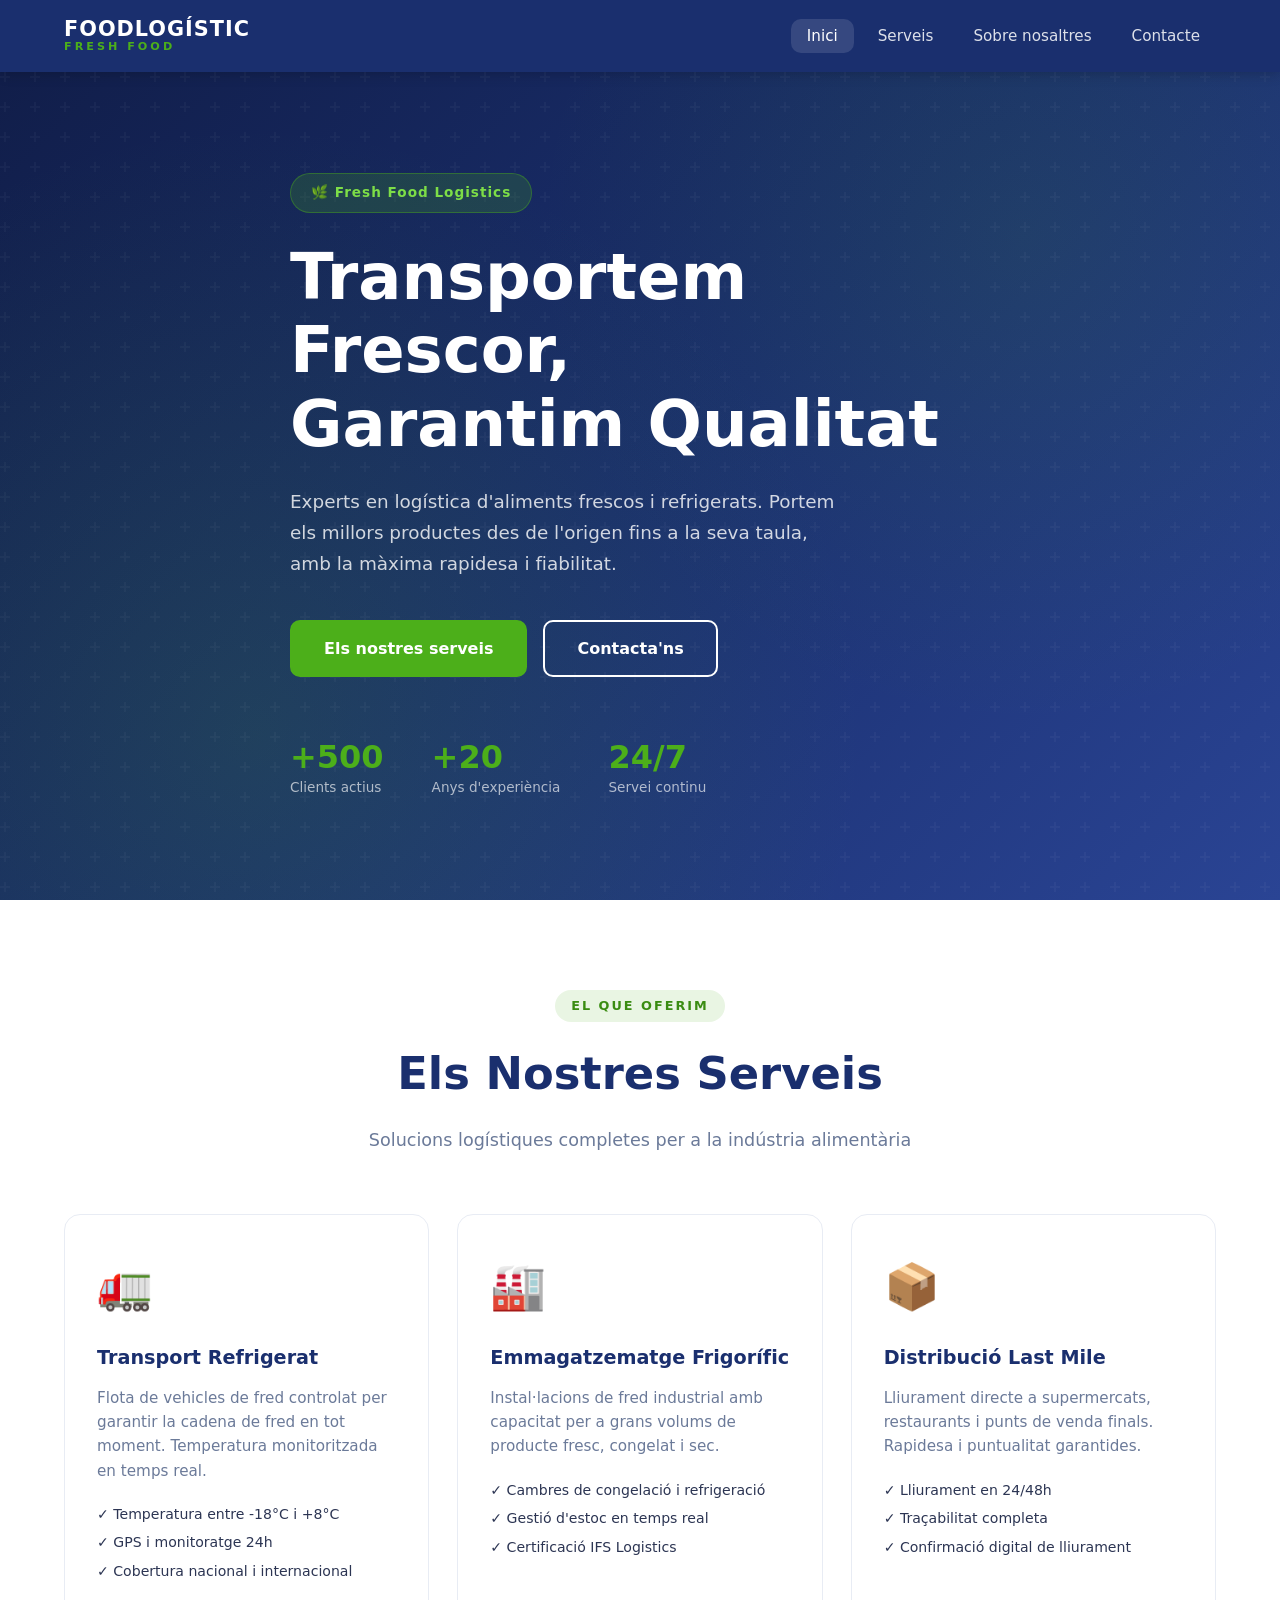
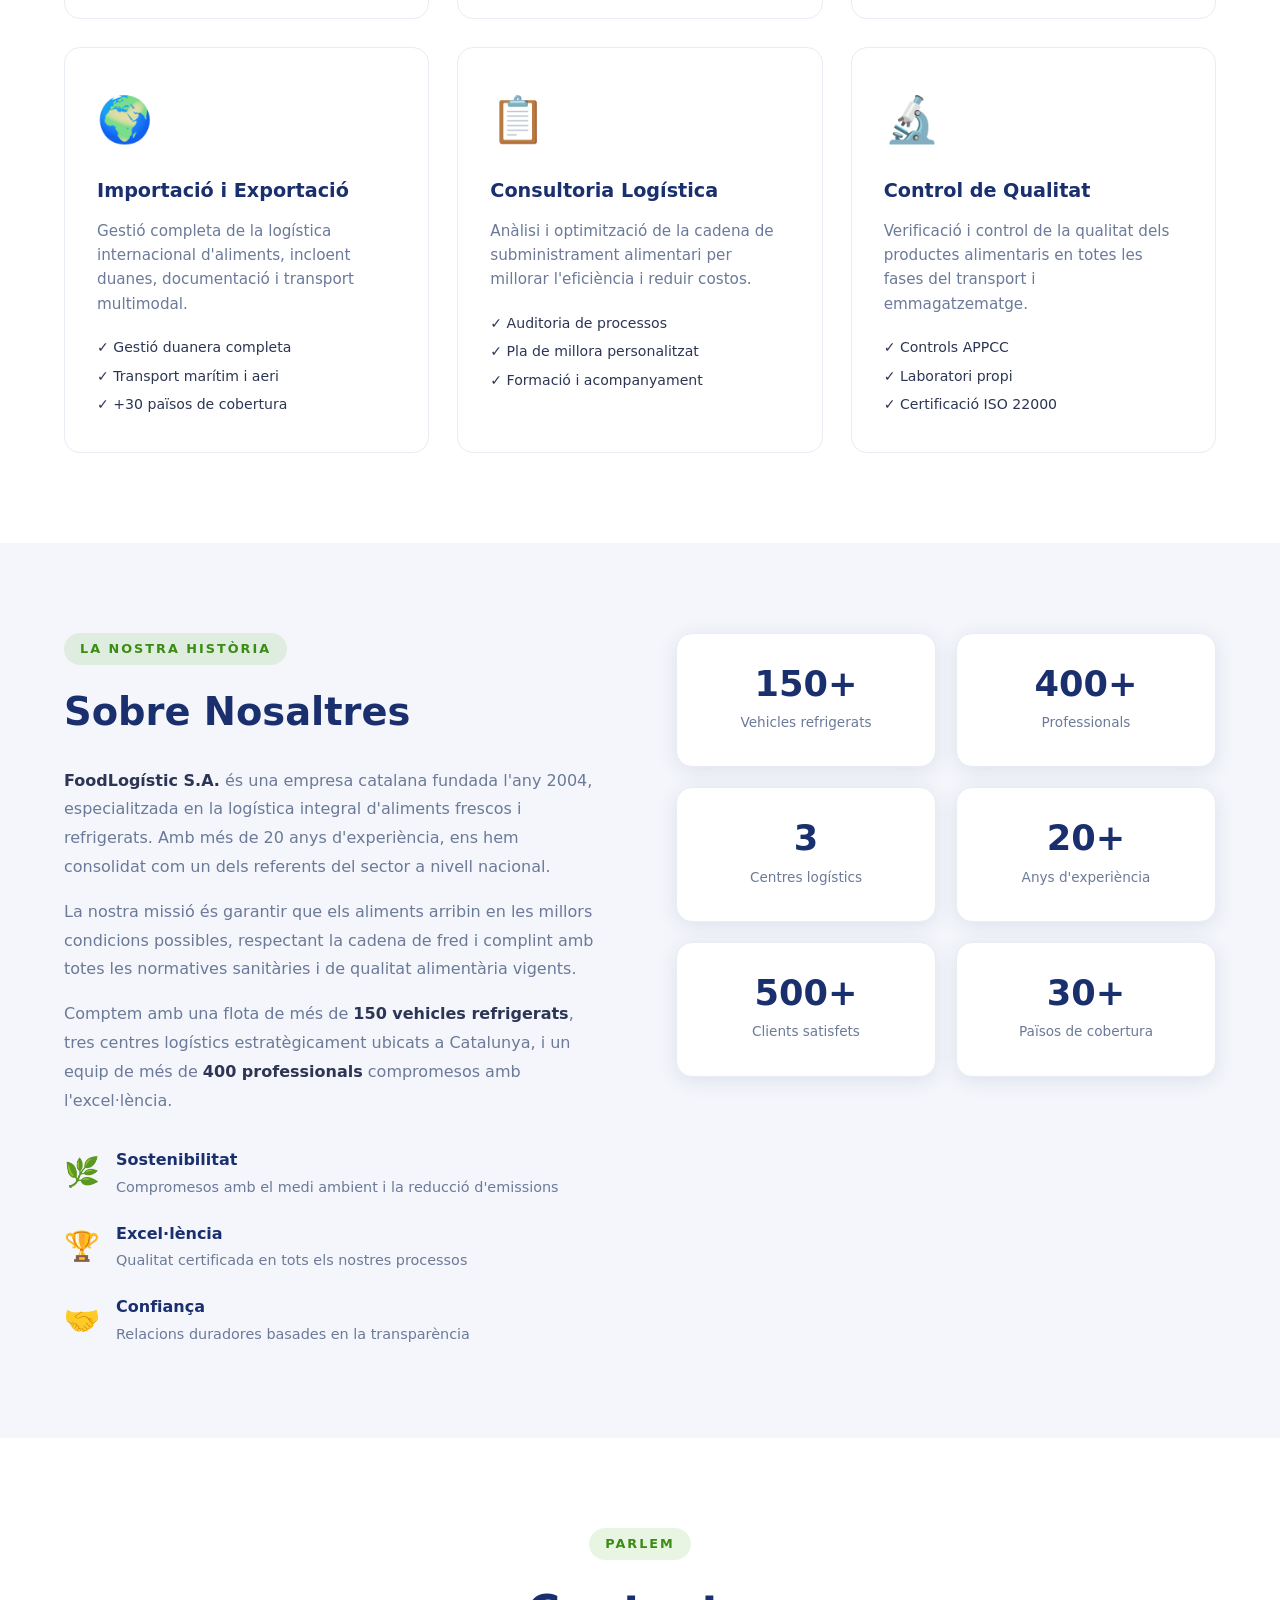
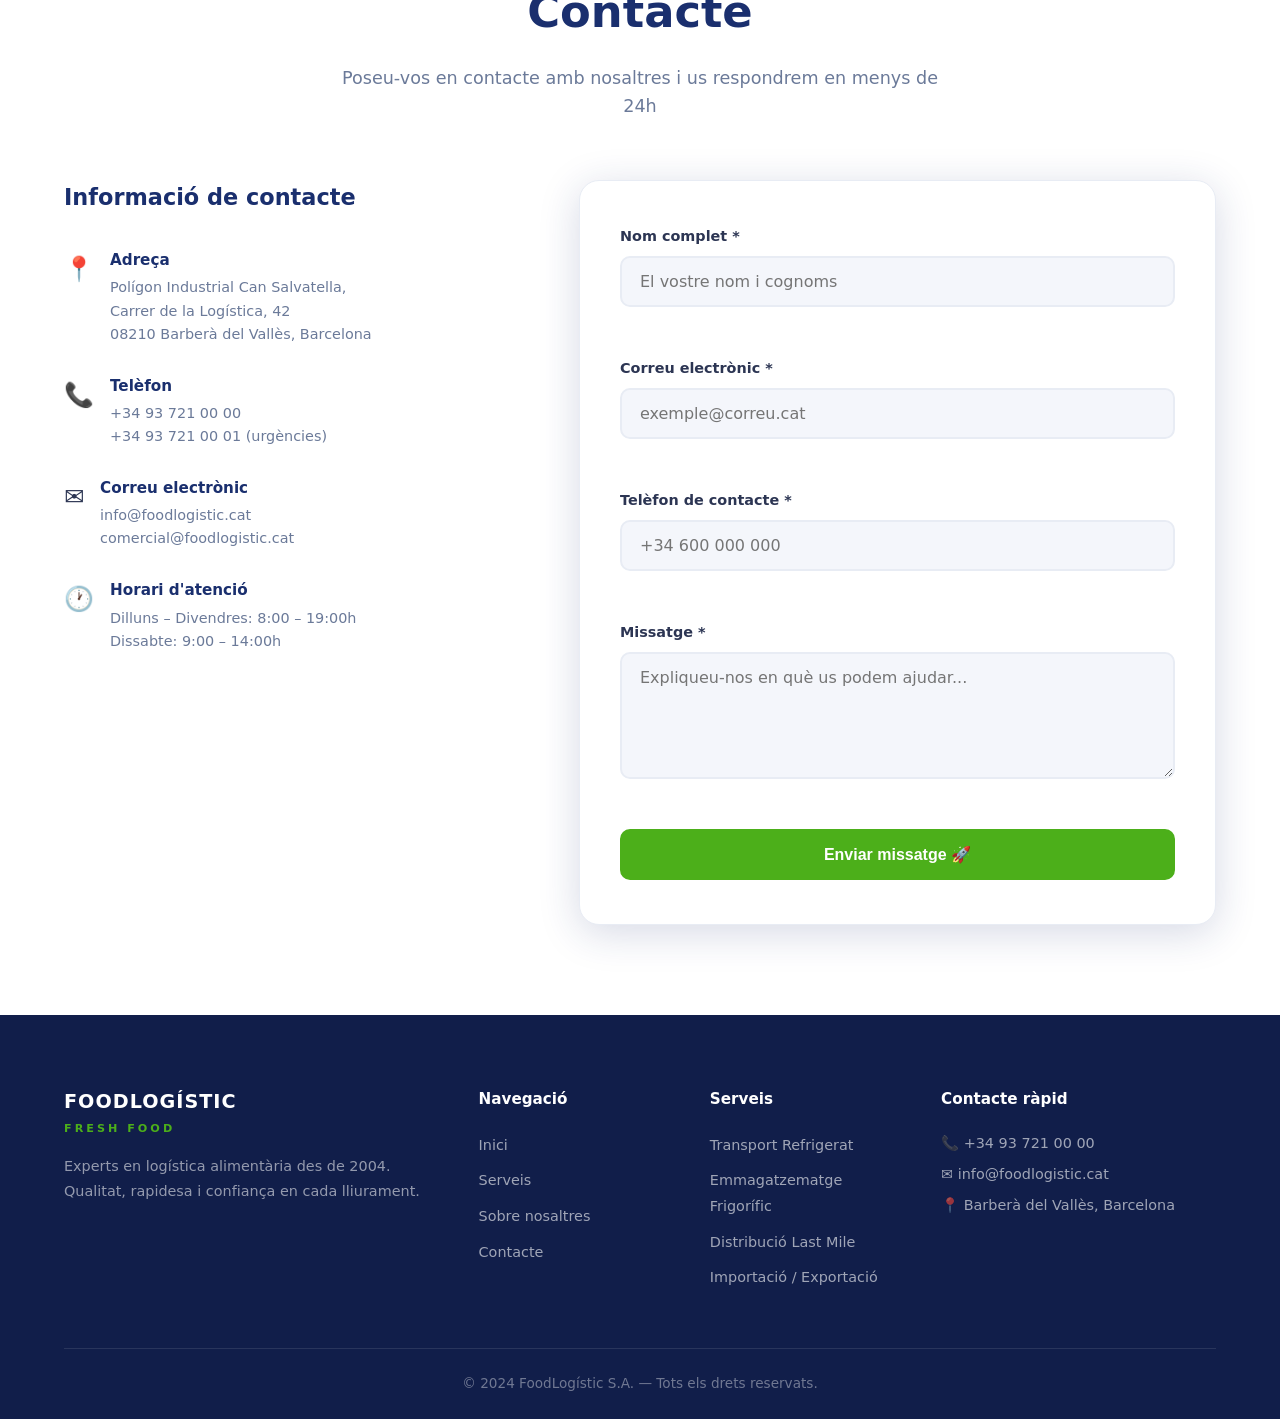
==== docs/index.html @ 3118f5a7 "Update index.html" ====
<!DOCTYPE html>
<html lang="ca">
<head>
  <meta charset="UTF-8" />
  <meta name="viewport" content="width=device-width, initial-scale=1.0" />
  <title>FoodLogístic — Fresh Food</title>
  <link rel="stylesheet" href="styles.css" />
  <script src="script.js" defer></script>
</head>

<body>

<!-- Default Statcounter code for FoodLogístic S.A.
https://santimr2025.github.io/web_corporativa/ -->
<script type="text/javascript">
var sc_project=13221979; 
var sc_invisible=1; 
var sc_security="6bb6adfd"; 
</script>
<script type="text/javascript"
src="https://www.statcounter.com/counter/counter.js"
async></script>
<noscript><div class="statcounter"><a title="Web Analytics"
href="https://statcounter.com/" target="_blank"><img
class="statcounter"
src="https://c.statcounter.com/13221979/0/6bb6adfd/1/"
alt="Web Analytics"
referrerPolicy="no-referrer-when-downgrade"></a></div></noscript>
<!-- End of Statcounter Code -->
  
  <!-- ================================================
       NAVBAR
  ================================================ -->
  <header class="navbar" id="navbar">
    <div class="nav-container">

      <!-- Logo text corporatiu -->
      <a href="#inici" class="nav-logo">
        <span class="logo-main">FOODLOGÍSTIC</span>
        <span class="logo-sub">FRESH FOOD</span>
      </a>

      <!-- Botó hamburguesa per a mòbil -->
      <button class="nav-toggle" id="navToggle" aria-label="Obrir menú">
        <span></span>
        <span></span>
        <span></span>
      </button>

      <!-- Menú de navegació -->
      <nav>
        <ul class="nav-menu" id="navMenu">
          <li><a href="#inici"         class="nav-link">Inici</a></li>
          <li><a href="#serveis"       class="nav-link">Serveis</a></li>
          <li><a href="#sobre"         class="nav-link">Sobre nosaltres</a></li>
          <li><a href="#contacte"      class="nav-link">Contacte</a></li>
        </ul>
      </nav>

    </div>
  </header>

  <!-- ================================================
       SECCIÓ: INICI
  ================================================ -->
  <section class="hero" id="inici">
    <div class="hero-overlay"></div>
    <div class="hero-content">
      <span class="hero-badge">🌿 Fresh Food Logistics</span>
      <h1>Transportem Frescor,<br/>Garantim Qualitat</h1>
      <p>
        Experts en logística d'aliments frescos i refrigerats.
        Portem els millors productes des de l'origen fins a la seva taula,
        amb la màxima rapidesa i fiabilitat.
      </p>
      <div class="hero-buttons">
        <a href="#serveis" class="btn btn-primary">Els nostres serveis</a>
        <a href="#contacte" class="btn btn-outline">Contacta'ns</a>
      </div>
      <div class="hero-stats">
        <div class="stat">
          <strong>+500</strong>
          <span>Clients actius</span>
        </div>
        <div class="stat">
          <strong>+20</strong>
          <span>Anys d'experiència</span>
        </div>
        <div class="stat">
          <strong>24/7</strong>
          <span>Servei continu</span>
        </div>
      </div>
    </div>
  </section>

  <!-- ================================================
       SECCIÓ: SERVEIS
  ================================================ -->
  <section class="section" id="serveis">
    <div class="container">
      <div class="section-header">
        <span class="section-badge">El que oferim</span>
        <h2>Els Nostres Serveis</h2>
        <p>Solucions logístiques completes per a la indústria alimentària</p>
      </div>

      <div class="services-grid">

        <!-- Servei 1 -->
        <div class="service-card">
          <div class="service-icon">🚛</div>
          <h3>Transport Refrigerat</h3>
          <p>
            Flota de vehicles de fred controlat per garantir la cadena de
            fred en tot moment. Temperatura monitoritzada en temps real.
          </p>
          <ul class="service-features">
            <li>✓ Temperatura entre -18°C i +8°C</li>
            <li>✓ GPS i monitoratge 24h</li>
            <li>✓ Cobertura nacional i internacional</li>
          </ul>
        </div>

        <!-- Servei 2 -->
        <div class="service-card">
          <div class="service-icon">🏭</div>
          <h3>Emmagatzematge Frigorífic</h3>
          <p>
            Instal·lacions de fred industrial amb capacitat per a grans
            volums de producte fresc, congelat i sec.
          </p>
          <ul class="service-features">
            <li>✓ Cambres de congelació i refrigeració</li>
            <li>✓ Gestió d'estoc en temps real</li>
            <li>✓ Certificació IFS Logistics</li>
          </ul>
        </div>

        <!-- Servei 3 -->
        <div class="service-card">
          <div class="service-icon">📦</div>
          <h3>Distribució Last Mile</h3>
          <p>
            Lliurament directe a supermercats, restaurants i punts de
            venda finals. Rapidesa i puntualitat garantides.
          </p>
          <ul class="service-features">
            <li>✓ Lliurament en 24/48h</li>
            <li>✓ Traçabilitat completa</li>
            <li>✓ Confirmació digital de lliurament</li>
          </ul>
        </div>

        <!-- Servei 4 -->
        <div class="service-card">
          <div class="service-icon">🌍</div>
          <h3>Importació i Exportació</h3>
          <p>
            Gestió completa de la logística internacional d'aliments,
            incloent duanes, documentació i transport multimodal.
          </p>
          <ul class="service-features">
            <li>✓ Gestió duanera completa</li>
            <li>✓ Transport marítim i aeri</li>
            <li>✓ +30 països de cobertura</li>
          </ul>
        </div>

        <!-- Servei 5 -->
        <div class="service-card">
          <div class="service-icon">📋</div>
          <h3>Consultoria Logística</h3>
          <p>
            Anàlisi i optimització de la cadena de subministrament
            alimentari per millorar l'eficiència i reduir costos.
          </p>
          <ul class="service-features">
            <li>✓ Auditoria de processos</li>
            <li>✓ Pla de millora personalitzat</li>
            <li>✓ Formació i acompanyament</li>
          </ul>
        </div>

        <!-- Servei 6 -->
        <div class="service-card">
          <div class="service-icon">🔬</div>
          <h3>Control de Qualitat</h3>
          <p>
            Verificació i control de la qualitat dels productes alimentaris
            en totes les fases del transport i emmagatzematge.
          </p>
          <ul class="service-features">
            <li>✓ Controls APPCC</li>
            <li>✓ Laboratori propi</li>
            <li>✓ Certificació ISO 22000</li>
          </ul>
        </div>

      </div>
    </div>
  </section>

  <!-- ================================================
       SECCIÓ: SOBRE NOSALTRES
  ================================================ -->
  <section class="section section-alt" id="sobre">
    <div class="container">
      <div class="about-grid">

        <!-- Text -->
        <div class="about-text">
          <span class="section-badge">La nostra història</span>
          <h2>Sobre Nosaltres</h2>
          <p>
            <strong>FoodLogístic S.A.</strong> és una empresa catalana fundada l'any 2004,
            especialitzada en la logística integral d'aliments frescos i refrigerats.
            Amb més de 20 anys d'experiència, ens hem consolidat com un dels referents
            del sector a nivell nacional.
          </p>
          <p>
            La nostra missió és garantir que els aliments arribin en les millors
            condicions possibles, respectant la cadena de fred i complint amb totes
            les normatives sanitàries i de qualitat alimentària vigents.
          </p>
          <p>
            Comptem amb una flota de més de <strong>150 vehicles refrigerats</strong>,
            tres centres logístics estratègicament ubicats a Catalunya, i un equip
            de més de <strong>400 professionals</strong> compromesos amb l'excel·lència.
          </p>
          <div class="about-values">
            <div class="value-item">
              <span class="value-icon">🌿</span>
              <div>
                <strong>Sostenibilitat</strong>
                <p>Compromesos amb el medi ambient i la reducció d'emissions</p>
              </div>
            </div>
            <div class="value-item">
              <span class="value-icon">🏆</span>
              <div>
                <strong>Excel·lència</strong>
                <p>Qualitat certificada en tots els nostres processos</p>
              </div>
            </div>
            <div class="value-item">
              <span class="value-icon">🤝</span>
              <div>
                <strong>Confiança</strong>
                <p>Relacions duradores basades en la transparència</p>
              </div>
            </div>
          </div>
        </div>

        <!-- Estadístiques / Xifres clau -->
        <div class="about-stats">
          <div class="stats-grid">
            <div class="stats-card">
              <strong>150+</strong>
              <span>Vehicles refrigerats</span>
            </div>
            <div class="stats-card">
              <strong>400+</strong>
              <span>Professionals</span>
            </div>
            <div class="stats-card">
              <strong>3</strong>
              <span>Centres logístics</span>
            </div>
            <div class="stats-card">
              <strong>20+</strong>
              <span>Anys d'experiència</span>
            </div>
            <div class="stats-card">
              <strong>500+</strong>
              <span>Clients satisfets</span>
            </div>
            <div class="stats-card">
              <strong>30+</strong>
              <span>Països de cobertura</span>
            </div>
          </div>
        </div>

      </div>
    </div>
  </section>

  <!-- ================================================
       SECCIÓ: CONTACTE
  ================================================ -->
  <section class="section" id="contacte">
    <div class="container">
      <div class="section-header">
        <span class="section-badge">Parlem</span>
        <h2>Contacte</h2>
        <p>Poseu-vos en contacte amb nosaltres i us respondrem en menys de 24h</p>
      </div>

      <div class="contact-grid">

        <!-- Informació de contacte -->
        <div class="contact-info">
          <h3>Informació de contacte</h3>

          <div class="contact-item">
            <span class="contact-icon">📍</span>
            <div>
              <strong>Adreça</strong>
              <p>Polígon Industrial Can Salvatella,<br/>
                 Carrer de la Logística, 42<br/>
                 08210 Barberà del Vallès, Barcelona</p>
            </div>
          </div>

          <div class="contact-item">
            <span class="contact-icon">📞</span>
            <div>
              <strong>Telèfon</strong>
              <p>+34 93 721 00 00</p>
              <p>+34 93 721 00 01 (urgències)</p>
            </div>
          </div>

          <div class="contact-item">
            <span class="contact-icon">✉️</span>
            <div>
              <strong>Correu electrònic</strong>
              <p>info@foodlogistic.cat</p>
              <p>comercial@foodlogistic.cat</p>
            </div>
          </div>

          <div class="contact-item">
            <span class="contact-icon">🕐</span>
            <div>
              <strong>Horari d'atenció</strong>
              <p>Dilluns – Divendres: 8:00 – 19:00h</p>
              <p>Dissabte: 9:00 – 14:00h</p>
            </div>
          </div>
        </div>

        <!-- Formulari de contacte -->
        <div class="contact-form-wrapper">
          <form class="contact-form" id="contactForm" novalidate>

            <!-- Nom -->
            <div class="form-group">
              <label for="nom">Nom complet *</label>
              <input
                type="text"
                id="nom"
                name="nom"
                placeholder="El vostre nom i cognoms"
                autocomplete="name"
              />
              <span class="form-error" id="error-nom"></span>
            </div>

            <!-- Correu electrònic -->
            <div class="form-group">
              <label for="email">Correu electrònic *</label>
              <input
                type="email"
                id="email"
                name="email"
                placeholder="exemple@correu.cat"
                autocomplete="email"
              />
              <span class="form-error" id="error-email"></span>
            </div>

            <!-- Telèfon -->
            <div class="form-group">
              <label for="telefon">Telèfon de contacte *</label>
              <input
                type="tel"
                id="telefon"
                name="telefon"
                placeholder="+34 600 000 000"
                autocomplete="tel"
              />
              <span class="form-error" id="error-telefon"></span>
            </div>

            <!-- Missatge -->
            <div class="form-group">
              <label for="missatge">Missatge *</label>
              <textarea
                id="missatge"
                name="missatge"
                rows="5"
                placeholder="Expliqueu-nos en què us podem ajudar..."
              ></textarea>
              <span class="form-error" id="error-missatge"></span>
            </div>

            <!-- Botó enviar -->
            <button type="submit" class="btn btn-primary btn-full" id="submitBtn">
              <span class="btn-text">Enviar missatge 🚀</span>
            </button>

            <!-- Missatge d'èxit -->
            <div class="form-success" id="formSuccess">
              ✅ Missatge enviat correctament! Us contactarem aviat.
            </div>

          </form>
        </div>

      </div>
    </div>
  </section>

  <!-- ================================================
       FOOTER
  ================================================ -->
  <footer class="footer">
    <div class="container">
      <div class="footer-grid">

        <div class="footer-brand">
          <span class="logo-main">FOODLOGÍSTIC</span>
          <span class="logo-sub">FRESH FOOD</span>
          <p>Experts en logística alimentària des de 2004. Qualitat, rapidesa i confiança en cada lliurament.</p>
        </div>

        <div class="footer-links">
          <h4>Navegació</h4>
          <ul>
            <li><a href="#inici">Inici</a></li>
            <li><a href="#serveis">Serveis</a></li>
            <li><a href="#sobre">Sobre nosaltres</a></li>
            <li><a href="#contacte">Contacte</a></li>
          </ul>
        </div>

        <div class="footer-links">
          <h4>Serveis</h4>
          <ul>
            <li><a href="#serveis">Transport Refrigerat</a></li>
            <li><a href="#serveis">Emmagatzematge Frigorífic</a></li>
            <li><a href="#serveis">Distribució Last Mile</a></li>
            <li><a href="#serveis">Importació / Exportació</a></li>
          </ul>
        </div>

        <div class="footer-contact">
          <h4>Contacte ràpid</h4>
          <p>📞 +34 93 721 00 00</p>
          <p>✉️ info@foodlogistic.cat</p>
          <p>📍 Barberà del Vallès, Barcelona</p>
        </div>

      </div>

      <div class="footer-bottom">
        <p>© 2024 FoodLogístic S.A. — Tots els drets reservats.</p>
      </div>
    </div>
  </footer>

</body>
</html>
---- docs/styles.css ----
/* =====================================================
   FOODLOGÍSTIC S.A. — Full d'estils corporatius
   Colors: Blau #1a2f6e | Verd #4caf1a | Blanc #ffffff
===================================================== */

/* ── Reset i variables globals ── */
*, *::before, *::after {
  box-sizing: border-box;
  margin: 0;
  padding: 0;
}

:root {
  --blue:       #1a2f6e;
  --blue-dark:  #111e4a;
  --blue-light: #2a4494;
  --green:      #4caf1a;
  --green-dark: #3a8c12;
  --white:      #ffffff;
  --gray-100:   #f4f6fb;
  --gray-200:   #e8ecf4;
  --gray-500:   #6b7a99;
  --gray-800:   #2c3553;
  --red:        #e53935;

  --font:       'Segoe UI', system-ui, -apple-system, sans-serif;
  --radius:     10px;
  --shadow:     0 4px 20px rgba(26,47,110,0.10);
  --shadow-lg:  0 8px 40px rgba(26,47,110,0.18);
  --transition: 0.3s ease;
}

html {
  scroll-behavior: smooth;
  font-size: 16px;
}

body {
  font-family: var(--font);
  color: var(--gray-800);
  background: var(--white);
  line-height: 1.6;
}

a {
  text-decoration: none;
  color: inherit;
}

ul {
  list-style: none;
}

img {
  max-width: 100%;
  display: block;
}

/* ── Contenidor general ── */
.container {
  max-width: 1200px;
  margin: 0 auto;
  padding: 0 24px;
}

/* ── Botons ── */
.btn {
  display: inline-flex;
  align-items: center;
  justify-content: center;
  gap: 8px;
  padding: 14px 32px;
  border-radius: var(--radius);
  font-size: 1rem;
  font-weight: 600;
  cursor: pointer;
  border: 2px solid transparent;
  transition: var(--transition);
  text-decoration: none;
}

.btn-primary {
  background: var(--green);
  color: var(--white);
  border-color: var(--green);
}

.btn-primary:hover {
  background: var(--green-dark);
  border-color: var(--green-dark);
  transform: translateY(-2px);
  box-shadow: 0 6px 20px rgba(76,175,26,0.35);
}

.btn-outline {
  background: transparent;
  color: var(--white);
  border-color: var(--white);
}

.btn-outline:hover {
  background: var(--white);
  color: var(--blue);
  transform: translateY(-2px);
}

.btn-full {
  width: 100%;
}

/* ─────────────────────────────────────────
   NAVBAR
───────────────────────────────────────── */
.navbar {
  position: sticky;
  top: 0;
  z-index: 1000;
  background: var(--blue);
  box-shadow: 0 2px 12px rgba(0,0,0,0.2);
}

.nav-container {
  max-width: 1200px;
  margin: 0 auto;
  padding: 0 24px;
  height: 72px;
  display: flex;
  align-items: center;
  justify-content: space-between;
}

/* Logo */
.nav-logo {
  display: flex;
  flex-direction: column;
  line-height: 1.1;
  text-decoration: none;
}

.logo-main {
  font-size: 1.3rem;
  font-weight: 800;
  color: var(--white);
  letter-spacing: 1px;
}

.logo-sub {
  font-size: 0.7rem;
  font-weight: 600;
  color: var(--green);
  letter-spacing: 3px;
  text-transform: uppercase;
}

/* Menú */
.nav-menu {
  display: flex;
  gap: 8px;
  align-items: center;
}

.nav-link {
  color: rgba(255,255,255,0.85);
  font-weight: 500;
  padding: 8px 16px;
  border-radius: var(--radius);
  transition: var(--transition);
  font-size: 0.95rem;
}

.nav-link:hover,
.nav-link.active {
  color: var(--white);
  background: rgba(255,255,255,0.12);
}

/* Botó hamburguesa */
.nav-toggle {
  display: none;
  flex-direction: column;
  gap: 5px;
  background: none;
  border: none;
  cursor: pointer;
  padding: 8px;
}

.nav-toggle span {
  display: block;
  width: 26px;
  height: 3px;
  background: var(--white);
  border-radius: 2px;
  transition: var(--transition);
}

/* Hamburguesa → X */
.nav-toggle.open span:nth-child(1) {
  transform: translateY(8px) rotate(45deg);
}
.nav-toggle.open span:nth-child(2) {
  opacity: 0;
}
.nav-toggle.open span:nth-child(3) {
  transform: translateY(-8px) rotate(-45deg);
}

/* ─────────────────────────────────────────
   SECCIONS — Estils compartits
───────────────────────────────────────── */
.section {
  padding: 90px 0;
}

.section-alt {
  background: var(--gray-100);
}

.section-header {
  text-align: center;
  margin-bottom: 60px;
}

.section-badge {
  display: inline-block;
  background: rgba(76,175,26,0.12);
  color: var(--green-dark);
  font-size: 0.8rem;
  font-weight: 700;
  letter-spacing: 2px;
  text-transform: uppercase;
  padding: 6px 16px;
  border-radius: 20px;
  margin-bottom: 16px;
}

.section-header h2 {
  font-size: clamp(1.8rem, 4vw, 2.8rem);
  color: var(--blue);
  font-weight: 800;
  margin-bottom: 16px;
}

.section-header p {
  color: var(--gray-500);
  font-size: 1.1rem;
  max-width: 600px;
  margin: 0 auto;
}

/* ─────────────────────────────────────────
   HERO — Secció d'inici
───────────────────────────────────────── */
.hero {
  position: relative;
  min-height: 92vh;
  background: linear-gradient(135deg, var(--blue-dark) 0%, var(--blue) 50%, var(--blue-light) 100%);
  display: flex;
  align-items: center;
  overflow: hidden;
}

/* Patró de fons decoratiu */
.hero::before {
  content: '';
  position: absolute;
  inset: 0;
  background-image:
    radial-gradient(circle at 20% 80%, rgba(76,175,26,0.15) 0%, transparent 50%),
    radial-gradient(circle at 80% 20%, rgba(76,175,26,0.10) 0%, transparent 40%);
  pointer-events: none;
}

.hero-overlay {
  position: absolute;
  inset: 0;
  background: url("data:image/svg+xml,%3Csvg width='60' height='60' viewBox='0 0 60 60' xmlns='http://www.w3.org/2000/svg'%3E%3Cg fill='none' fill-rule='evenodd'%3E%3Cg fill='%23ffffff' fill-opacity='0.03'%3E%3Cpath d='M36 34v-4h-2v4h-4v2h4v4h2v-4h4v-2h-4zm0-30V0h-2v4h-4v2h4v4h2V6h4V4h-4zM6 34v-4H4v4H0v2h4v4h2v-4h4v-2H6zM6 4V0H4v4H0v2h4v4h2V6h4V4H6z'/%3E%3C/g%3E%3C/g%3E%3C/svg%3E");
}

.hero-content {
  position: relative;
  z-index: 1;
  max-width: 1200px;
  margin: 0 auto;
  padding: 80px 24px;
}

.hero-badge {
  display: inline-block;
  background: rgba(76,175,26,0.2);
  color: #7dde47;
  border: 1px solid rgba(76,175,26,0.4);
  padding: 8px 20px;
  border-radius: 30px;
  font-size: 0.85rem;
  font-weight: 600;
  letter-spacing: 1px;
  margin-bottom: 28px;
}

.hero-content h1 {
  font-size: clamp(2.2rem, 6vw, 4rem);
  font-weight: 900;
  color: var(--white);
  line-height: 1.15;
  margin-bottom: 24px;
  max-width: 700px;
}

.hero-content p {
  font-size: 1.15rem;
  color: rgba(255,255,255,0.80);
  max-width: 560px;
  margin-bottom: 40px;
  line-height: 1.7;
}

.hero-buttons {
  display: flex;
  gap: 16px;
  flex-wrap: wrap;
  margin-bottom: 64px;
}

/* Stats al hero */
.hero-stats {
  display: flex;
  gap: 48px;
  flex-wrap: wrap;
}

.stat {
  display: flex;
  flex-direction: column;
}

.stat strong {
  font-size: 2rem;
  font-weight: 900;
  color: var(--green);
  line-height: 1;
}

.stat span {
  font-size: 0.85rem;
  color: rgba(255,255,255,0.65);
  margin-top: 4px;
}

/* ─────────────────────────────────────────
   SERVEIS
───────────────────────────────────────── */
.services-grid {
  display: grid;
  grid-template-columns: repeat(auto-fit, minmax(320px, 1fr));
  gap: 28px;
}

.service-card {
  background: var(--white);
  border: 1px solid var(--gray-200);
  border-radius: 16px;
  padding: 36px 32px;
  transition: var(--transition);
  position: relative;
  overflow: hidden;
}

.service-card::before {
  content: '';
  position: absolute;
  top: 0;
  left: 0;
  right: 0;
  height: 4px;
  background: linear-gradient(90deg, var(--blue), var(--green));
  transform: scaleX(0);
  transition: var(--transition);
}

.service-card:hover {
  transform: translateY(-6px);
  box-shadow: var(--shadow-lg);
  border-color: transparent;
}

.service-card:hover::before {
  transform: scaleX(1);
}

.service-icon {
  font-size: 2.8rem;
  margin-bottom: 20px;
  display: block;
}

.service-card h3 {
  font-size: 1.2rem;
  color: var(--blue);
  font-weight: 700;
  margin-bottom: 12px;
}

.service-card p {
  color: var(--gray-500);
  font-size: 0.95rem;
  margin-bottom: 20px;
  line-height: 1.6;
}

.service-features {
  display: flex;
  flex-direction: column;
  gap: 6px;
}

.service-features li {
  font-size: 0.88rem;
  color: var(--gray-800);
  font-weight: 500;
}

/* ─────────────────────────────────────────
   SOBRE NOSALTRES
───────────────────────────────────────── */
.about-grid {
  display: grid;
  grid-template-columns: 1fr 1fr;
  gap: 72px;
  align-items: start;
}

.about-text .section-badge {
  margin-bottom: 16px;
}

.about-text h2 {
  font-size: clamp(1.8rem, 3vw, 2.4rem);
  color: var(--blue);
  font-weight: 800;
  margin-bottom: 24px;
}

.about-text p {
  color: var(--gray-500);
  margin-bottom: 16px;
  line-height: 1.8;
}

.about-text p strong {
  color: var(--gray-800);
}

.about-values {
  margin-top: 32px;
  display: flex;
  flex-direction: column;
  gap: 20px;
}

.value-item {
  display: flex;
  gap: 16px;
  align-items: flex-start;
}

.value-icon {
  font-size: 1.8rem;
  flex-shrink: 0;
  margin-top: 2px;
}

.value-item strong {
  display: block;
  color: var(--blue);
  font-weight: 700;
  margin-bottom: 2px;
}

.value-item p {
  font-size: 0.9rem;
  margin: 0;
  color: var(--gray-500);
}

/* Estadístiques */
.stats-grid {
  display: grid;
  grid-template-columns: repeat(2, 1fr);
  gap: 20px;
}

.stats-card {
  background: var(--white);
  border-radius: 16px;
  padding: 32px 24px;
  text-align: center;
  box-shadow: var(--shadow);
  border: 1px solid var(--gray-200);
  transition: var(--transition);
}

.stats-card:hover {
  transform: translateY(-4px);
  box-shadow: var(--shadow-lg);
}

.stats-card strong {
  display: block;
  font-size: 2.2rem;
  font-weight: 900;
  color: var(--blue);
  line-height: 1;
  margin-bottom: 8px;
}

.stats-card span {
  font-size: 0.85rem;
  color: var(--gray-500);
  font-weight: 500;
}

/* ─────────────────────────────────────────
   CONTACTE
───────────────────────────────────────── */
.contact-grid {
  display: grid;
  grid-template-columns: 1fr 1.4fr;
  gap: 60px;
  align-items: start;
}

.contact-info h3 {
  font-size: 1.4rem;
  color: var(--blue);
  font-weight: 700;
  margin-bottom: 32px;
}

.contact-item {
  display: flex;
  gap: 16px;
  margin-bottom: 28px;
  align-items: flex-start;
}

.contact-icon {
  font-size: 1.5rem;
  flex-shrink: 0;
  margin-top: 2px;
}

.contact-item strong {
  display: block;
  color: var(--blue);
  font-weight: 700;
  margin-bottom: 4px;
  font-size: 0.95rem;
}

.contact-item p {
  color: var(--gray-500);
  font-size: 0.9rem;
  margin: 0;
  line-height: 1.6;
}

/* Formulari */
.contact-form-wrapper {
  background: var(--white);
  border-radius: 20px;
  padding: 44px 40px;
  box-shadow: var(--shadow-lg);
  border: 1px solid var(--gray-200);
}

.form-group {
  margin-bottom: 24px;
  display: flex;
  flex-direction: column;
  gap: 8px;
}

.form-group label {
  font-size: 0.9rem;
  font-weight: 600;
  color: var(--gray-800);
}

.form-group input,
.form-group textarea {
  padding: 14px 18px;
  border: 2px solid var(--gray-200);
  border-radius: var(--radius);
  font-family: var(--font);
  font-size: 1rem;
  color: var(--gray-800);
  background: var(--gray-100);
  transition: var(--transition);
  resize: vertical;
  outline: none;
}

.form-group input:focus,
.form-group textarea:focus {
  border-color: var(--blue);
  background: var(--white);
  box-shadow: 0 0 0 4px rgba(26,47,110,0.08);
}

/* Estat d'error */
.form-group input.error,
.form-group textarea.error {
  border-color: var(--red);
  background: #fff5f5;
}

.form-error {
  font-size: 0.82rem;
  color: var(--red);
  font-weight: 500;
  min-height: 18px;
  display: block;
}

/* Missatge d'èxit */
.form-success {
  display: none;
  margin-top: 20px;
  padding: 16px 20px;
  background: rgba(76,175,26,0.10);
  border: 1px solid rgba(76,175,26,0.30);
  border-radius: var(--radius);
  color: var(--green-dark);
  font-weight: 600;
  text-align: center;
  font-size: 0.95rem;
}

.form-success.show {
  display: block;
  animation: fadeIn 0.4s ease;
}

/* ─────────────────────────────────────────
   FOOTER
───────────────────────────────────────── */
.footer {
  background: var(--blue-dark);
  color: rgba(255,255,255,0.75);
  padding: 72px 0 0;
}

.footer-grid {
  display: grid;
  grid-template-columns: 2fr 1fr 1fr 1.5fr;
  gap: 48px;
  padding-bottom: 48px;
  border-bottom: 1px solid rgba(255,255,255,0.1);
}

.footer-brand .logo-main {
  font-size: 1.2rem;
  display: block;
  margin-bottom: 2px;
}

.footer-brand .logo-sub {
  display: block;
  margin-bottom: 16px;
}

.footer-brand p {
  font-size: 0.9rem;
  line-height: 1.7;
  color: rgba(255,255,255,0.55);
}

.footer-links h4,
.footer-contact h4 {
  color: var(--white);
  font-weight: 700;
  margin-bottom: 20px;
  font-size: 0.95rem;
}

.footer-links ul li {
  margin-bottom: 10px;
}

.footer-links a {
  color: rgba(255,255,255,0.60);
  font-size: 0.9rem;
  transition: var(--transition);
}

.footer-links a:hover {
  color: var(--green);
}

.footer-contact p {
  font-size: 0.9rem;
  margin-bottom: 8px;
  color: rgba(255,255,255,0.60);
}

.footer-bottom {
  padding: 24px 0;
  text-align: center;
}

.footer-bottom p {
  font-size: 0.85rem;
  color: rgba(255,255,255,0.40);
}

/* ─────────────────────────────────────────
   ANIMACIÓ
───────────────────────────────────────── */
@keyframes fadeIn {
  from { opacity: 0; transform: translateY(8px); }
  to   { opacity: 1; transform: translateY(0);   }
}

/* ─────────────────────────────────────────
   RESPONSIU — Tablets i mòbils
───────────────────────────────────────── */
@media (max-width: 992px) {
  .about-grid {
    grid-template-columns: 1fr;
    gap: 48px;
  }

  .contact-grid {
    grid-template-columns: 1fr;
    gap: 48px;
  }

  .footer-grid {
    grid-template-columns: 1fr 1fr;
    gap: 36px;
  }
}

@media (max-width: 768px) {
  /* Navbar mòbil */
  .nav-toggle {
    display: flex;
  }

  .nav-menu {
    display: none;
    position: absolute;
    top: 72px;
    left: 0;
    right: 0;
    background: var(--blue-dark);
    flex-direction: column;
    gap: 0;
    padding: 16px 0;
    box-shadow: 0 8px 24px rgba(0,0,0,0.2);
  }

  .nav-menu.open {
    display: flex;
    animation: fadeIn 0.25s ease;
  }

  .nav-link {
    padding: 14px 28px;
    border-radius: 0;
    width: 100%;
  }

  .navbar {
    position: sticky;
  }

  /* Hero */
  .hero-stats {
    gap: 28px;
  }

  .hero-buttons {
    flex-direction: column;
  }

  .hero-buttons .btn {
    width: 100%;
    justify-content: center;
  }

  /* Serveis */
  .services-grid {
    grid-template-columns: 1fr;
  }

  /* Stats */
  .stats-grid {
    grid-template-columns: repeat(2, 1fr);
  }

  /* Formulari */
  .contact-form-wrapper {
    padding: 32px 24px;
  }

  /* Footer */
  .footer-grid {
    grid-template-columns: 1fr;
    gap: 32px;
  }
}

@media (max-width: 480px) {
  .section {
    padding: 64px 0;
  }

  .stats-grid {
    grid-template-columns: 1fr 1fr;
  }

  .hero-stats {
    gap: 20px;
  }

  .stat strong {
    font-size: 1.6rem;
  }
}
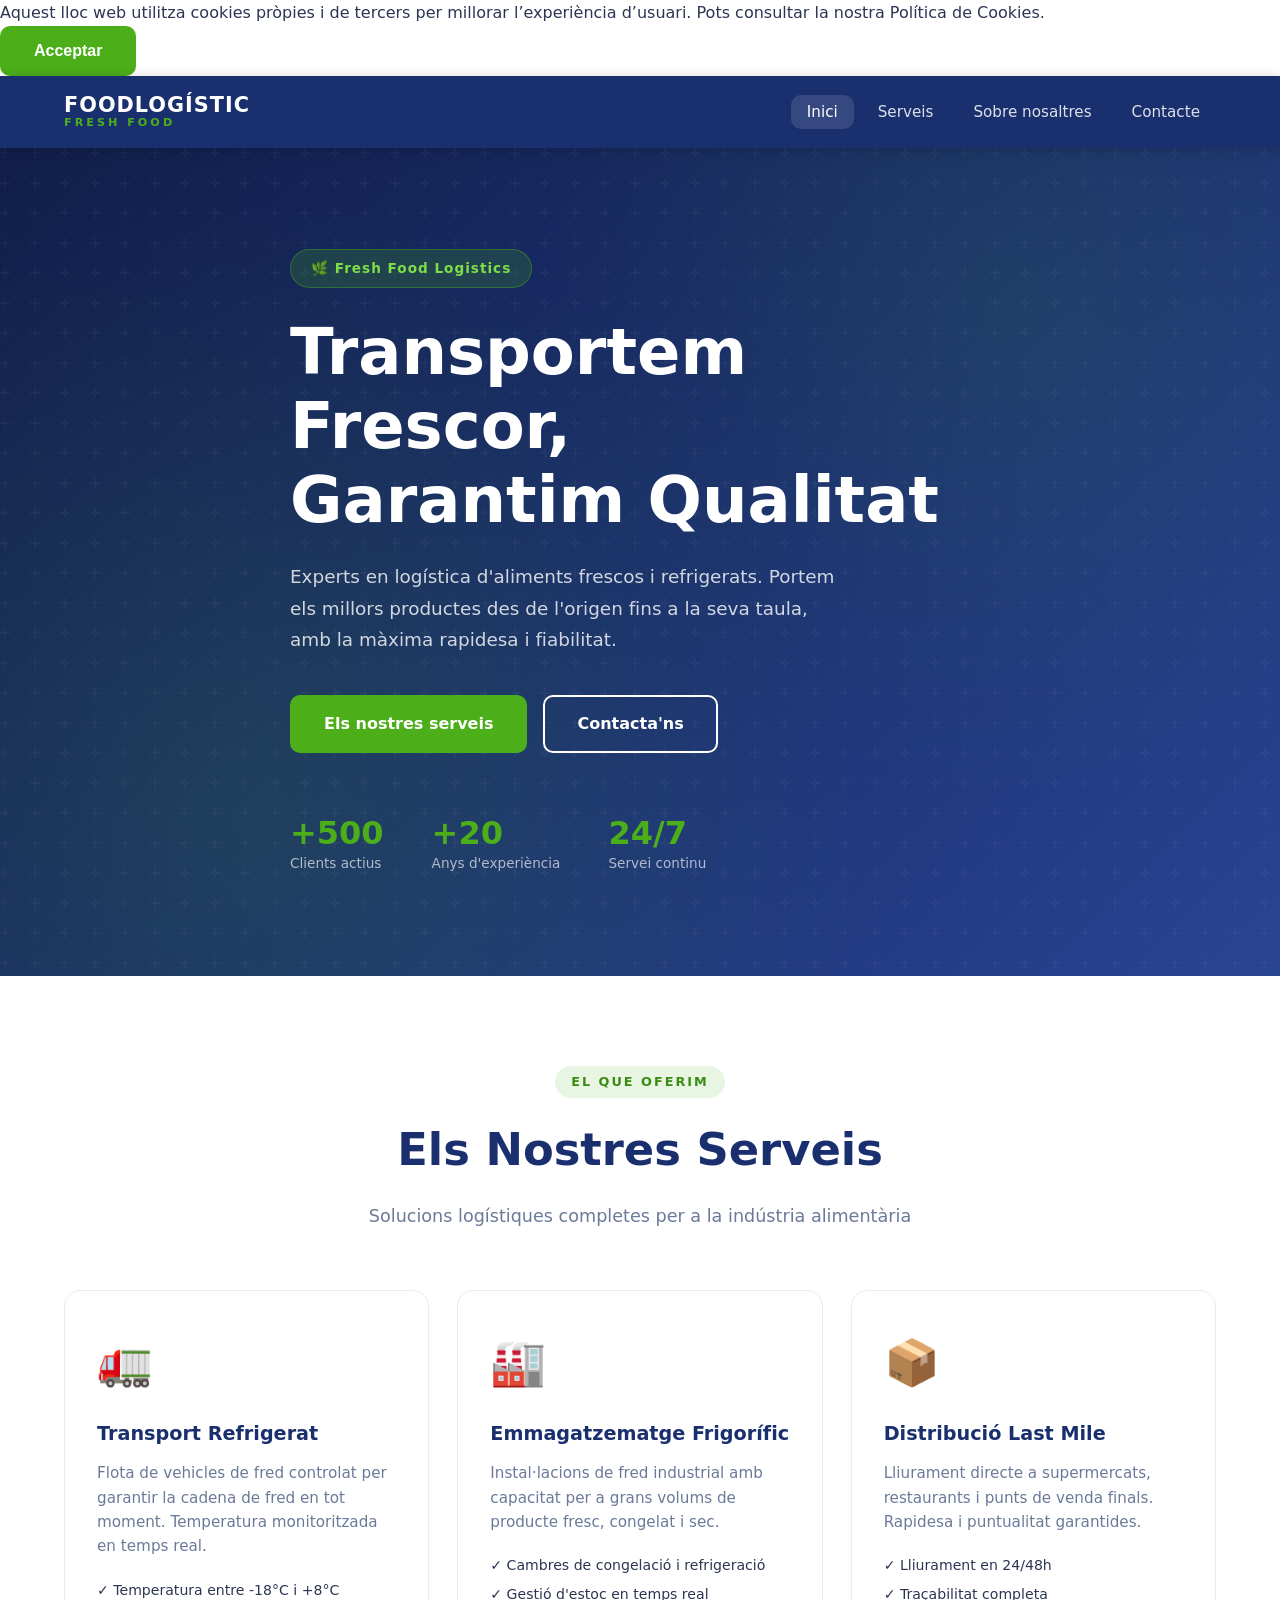
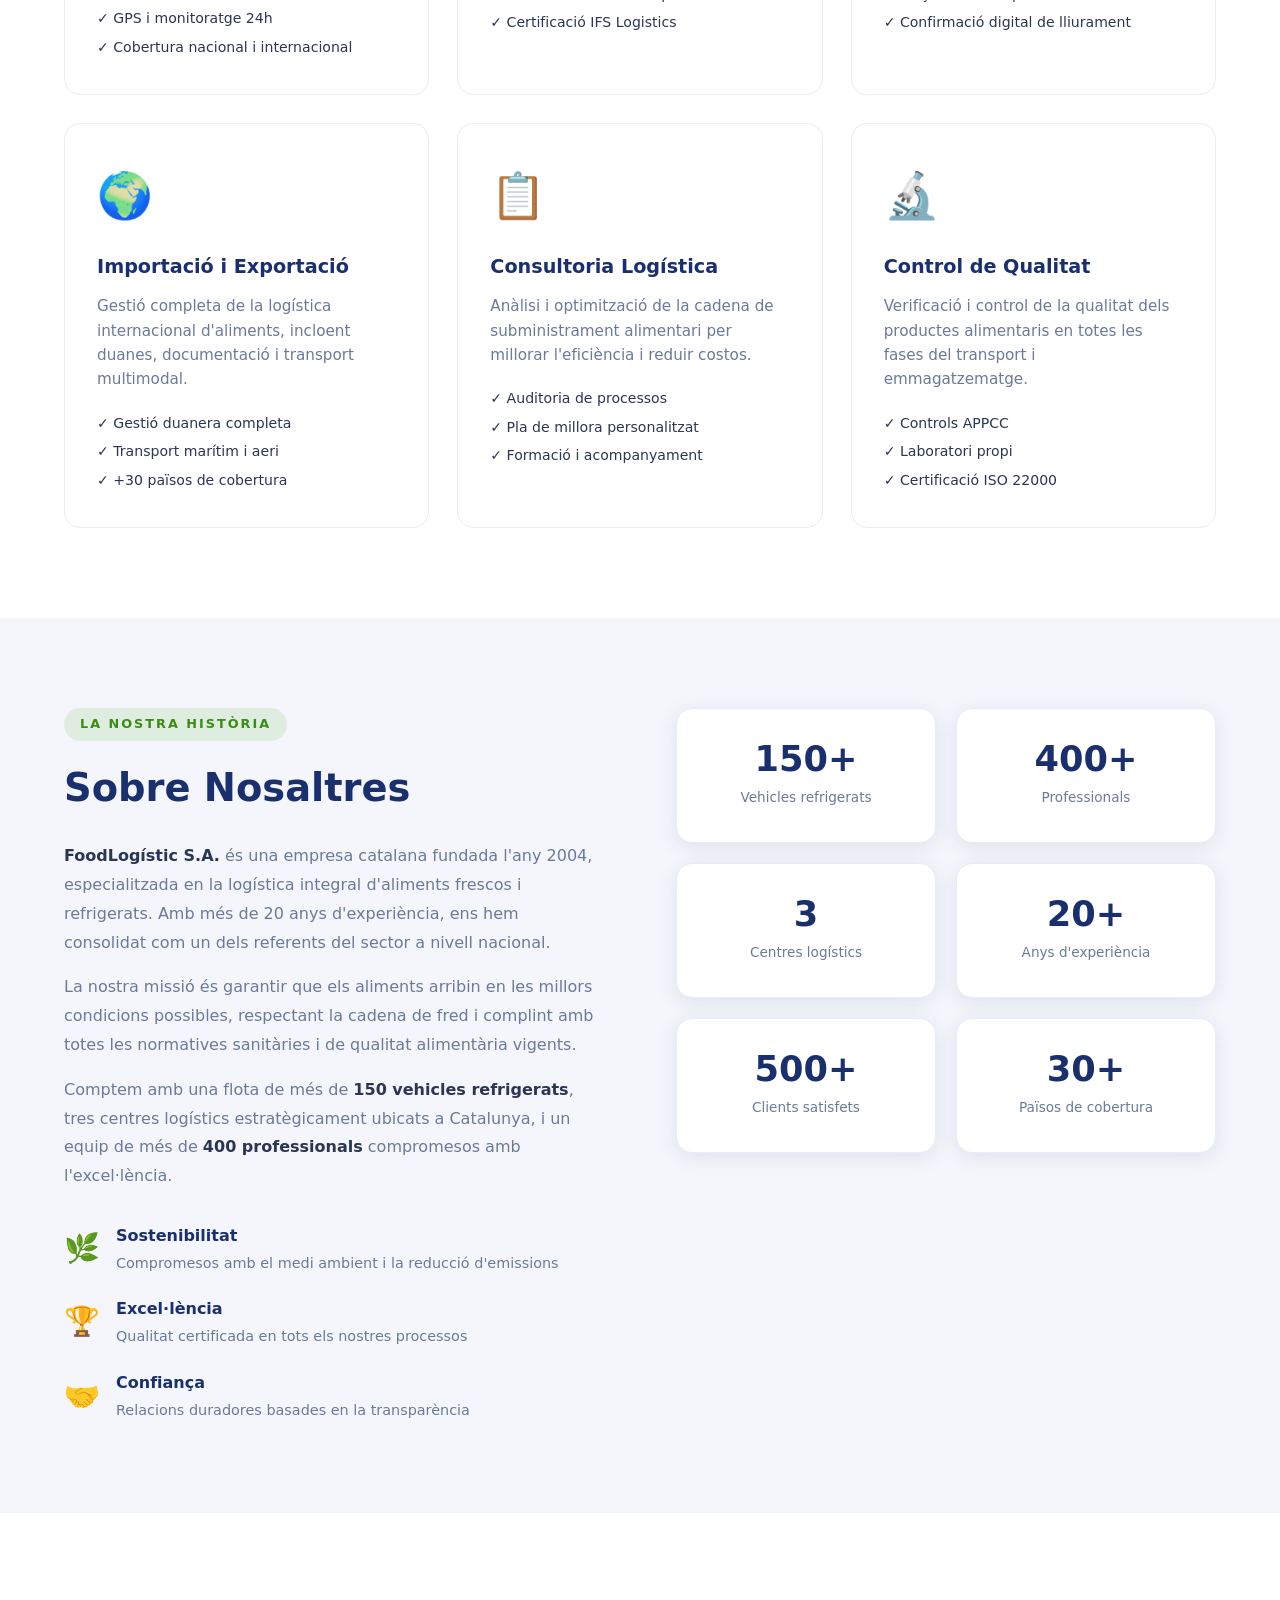
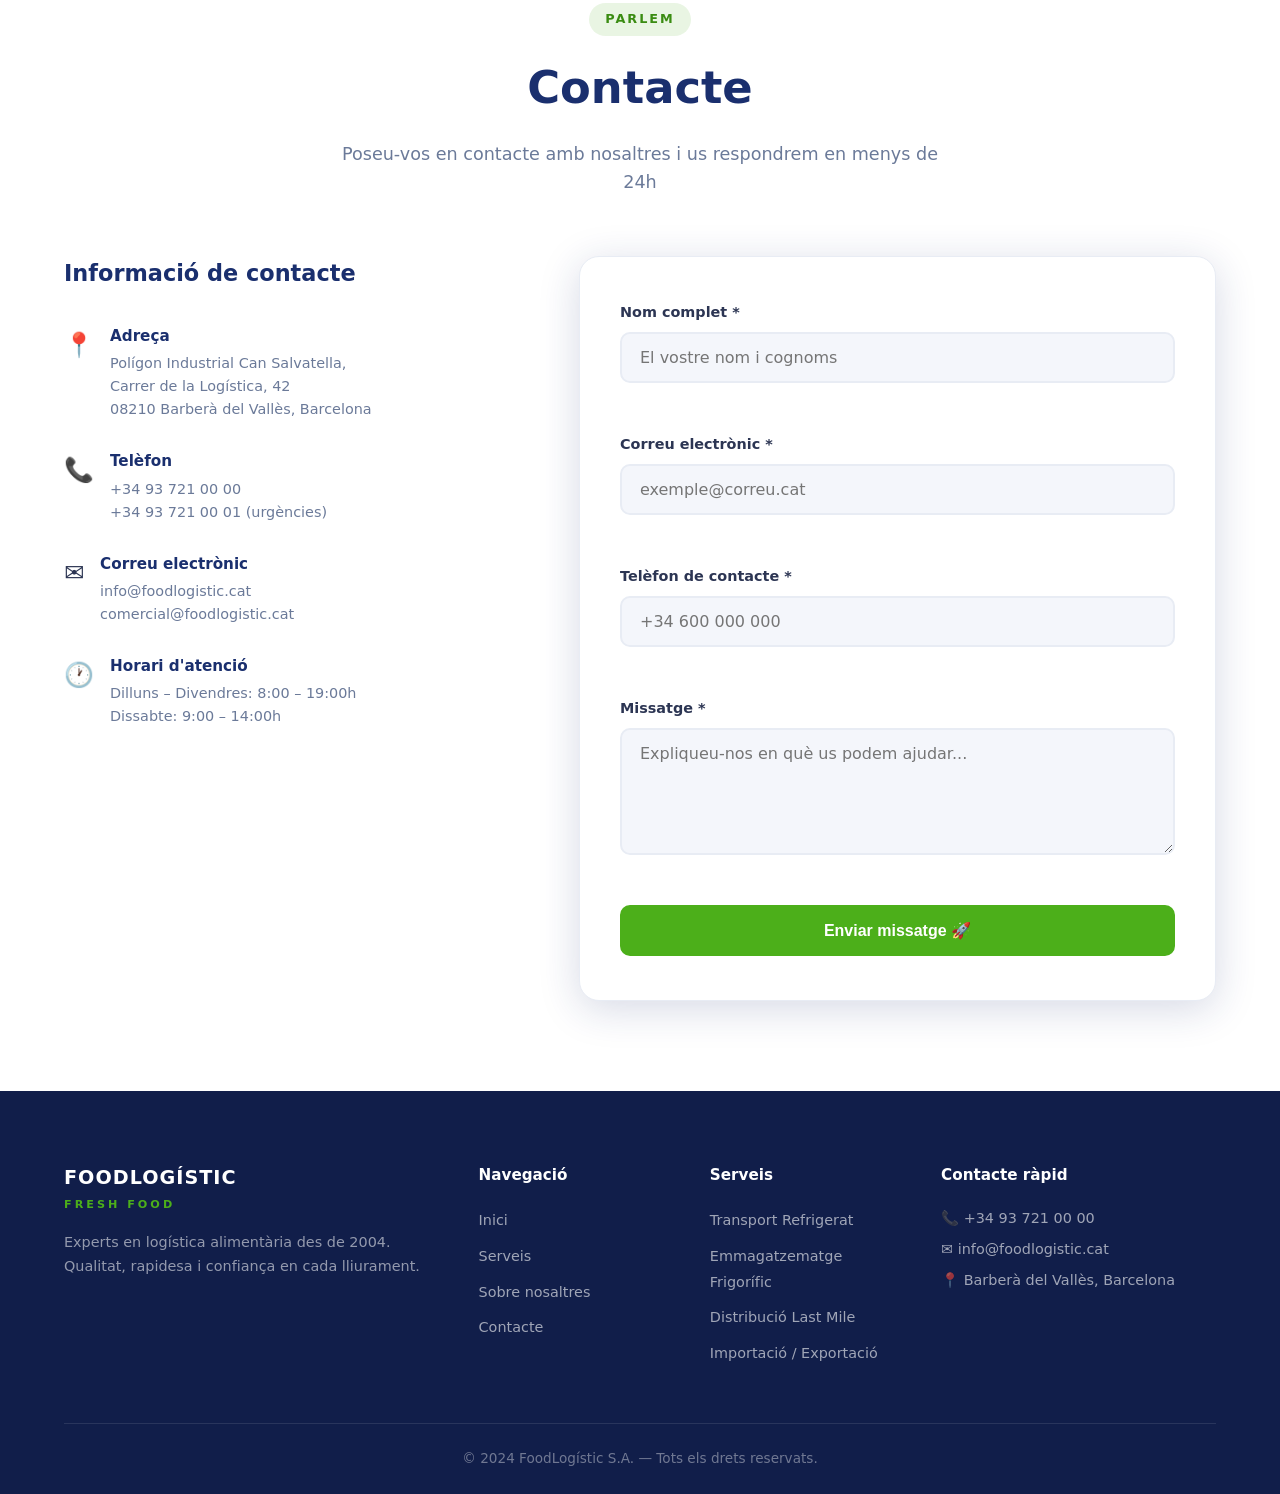
==== commit fbe56347: "Update index.html" ====
--- a/docs/index.html
+++ b/docs/index.html
@@ -9,7 +9,19 @@
 </head>
 
 <body>
-
+<div id="cookie-banner" class="cookie-banner">
+  <p>
+    Aquest lloc web utilitza cookies pròpies i de tercers per millorar l’experiència d’usuari.
+    Pots consultar la nostra
+    <a href="cookies.html">Política de Cookies</a>.
+  </p>
+
+  <div class="cookie-buttons">
+    <button id="acceptCookies" class="btn btn-primary">Acceptar</button>
+    <button id="rejectCookies" class="btn btn-outline">Rebutjar</button>
+  </div>
+</div>
+  
 <!-- Default Statcounter code for FoodLogístic S.A.
 https://santimr2025.github.io/web_corporativa/ -->
 <script type="text/javascript">
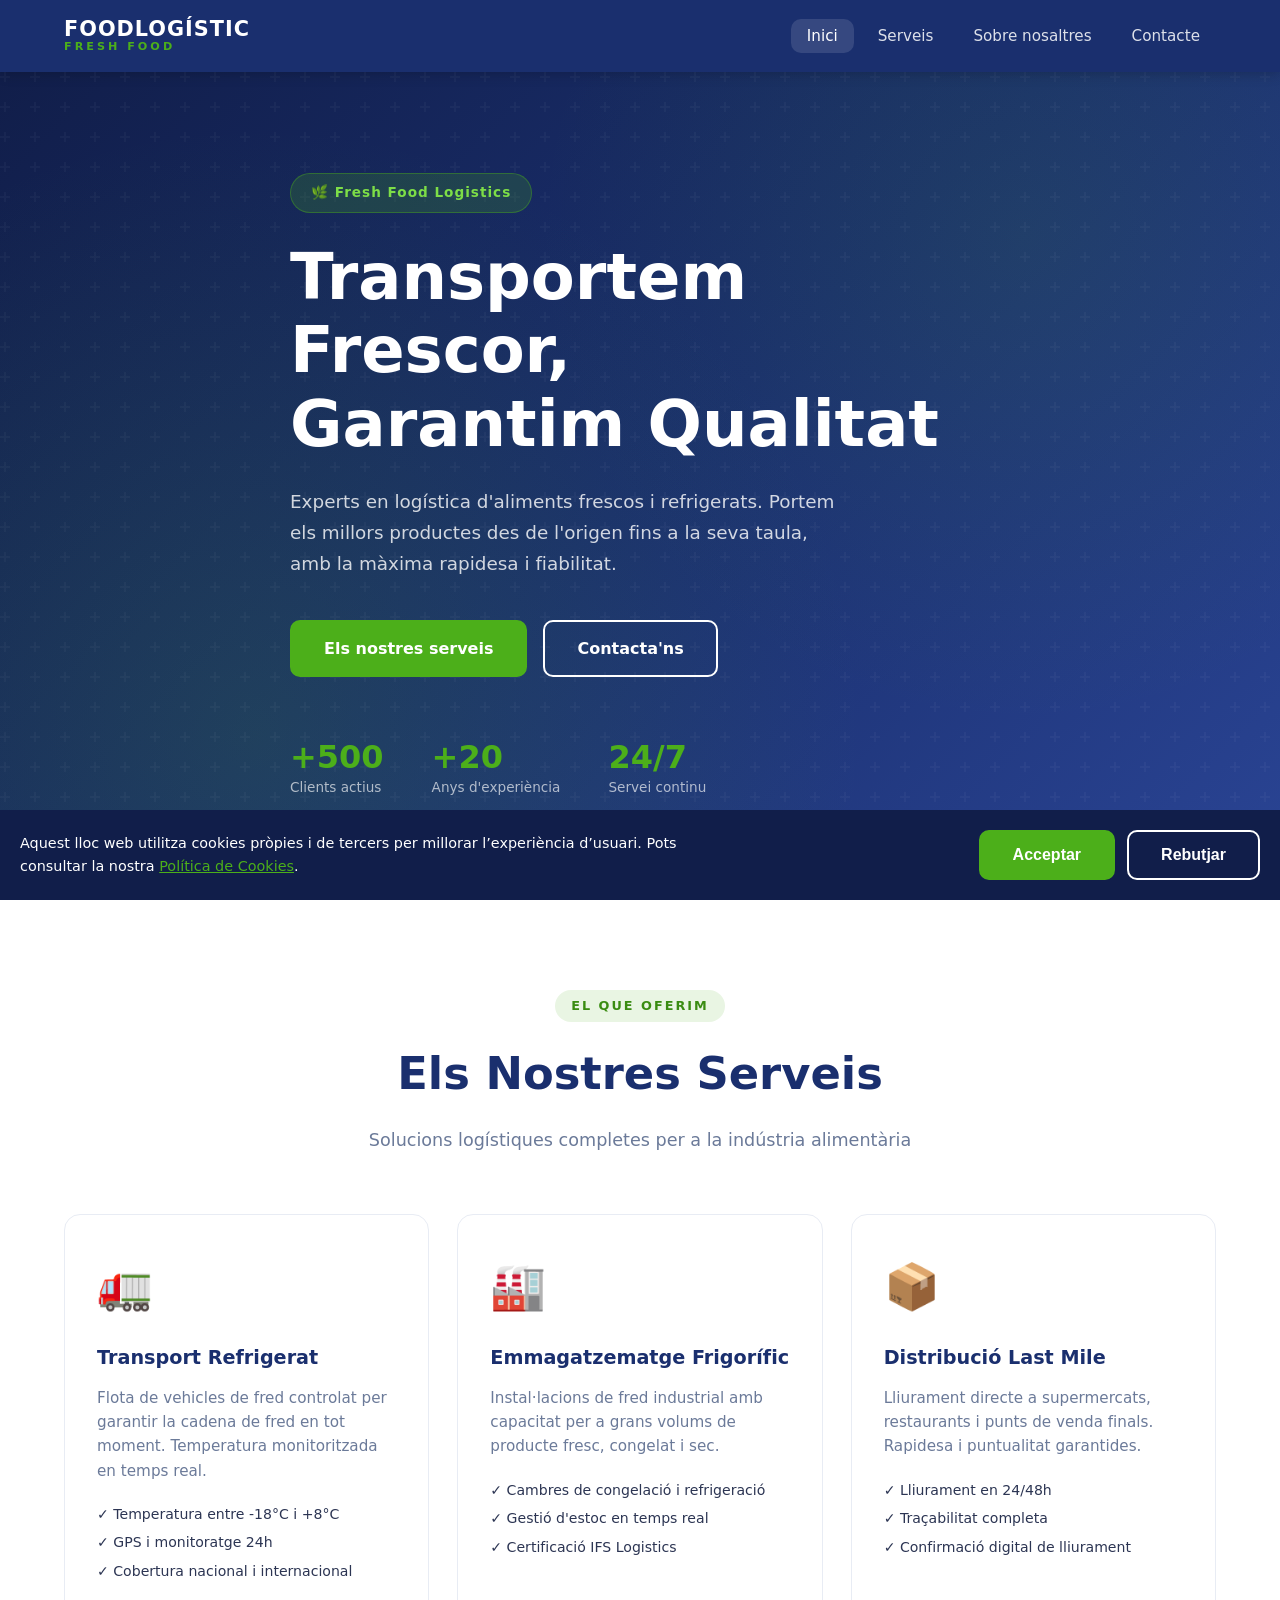
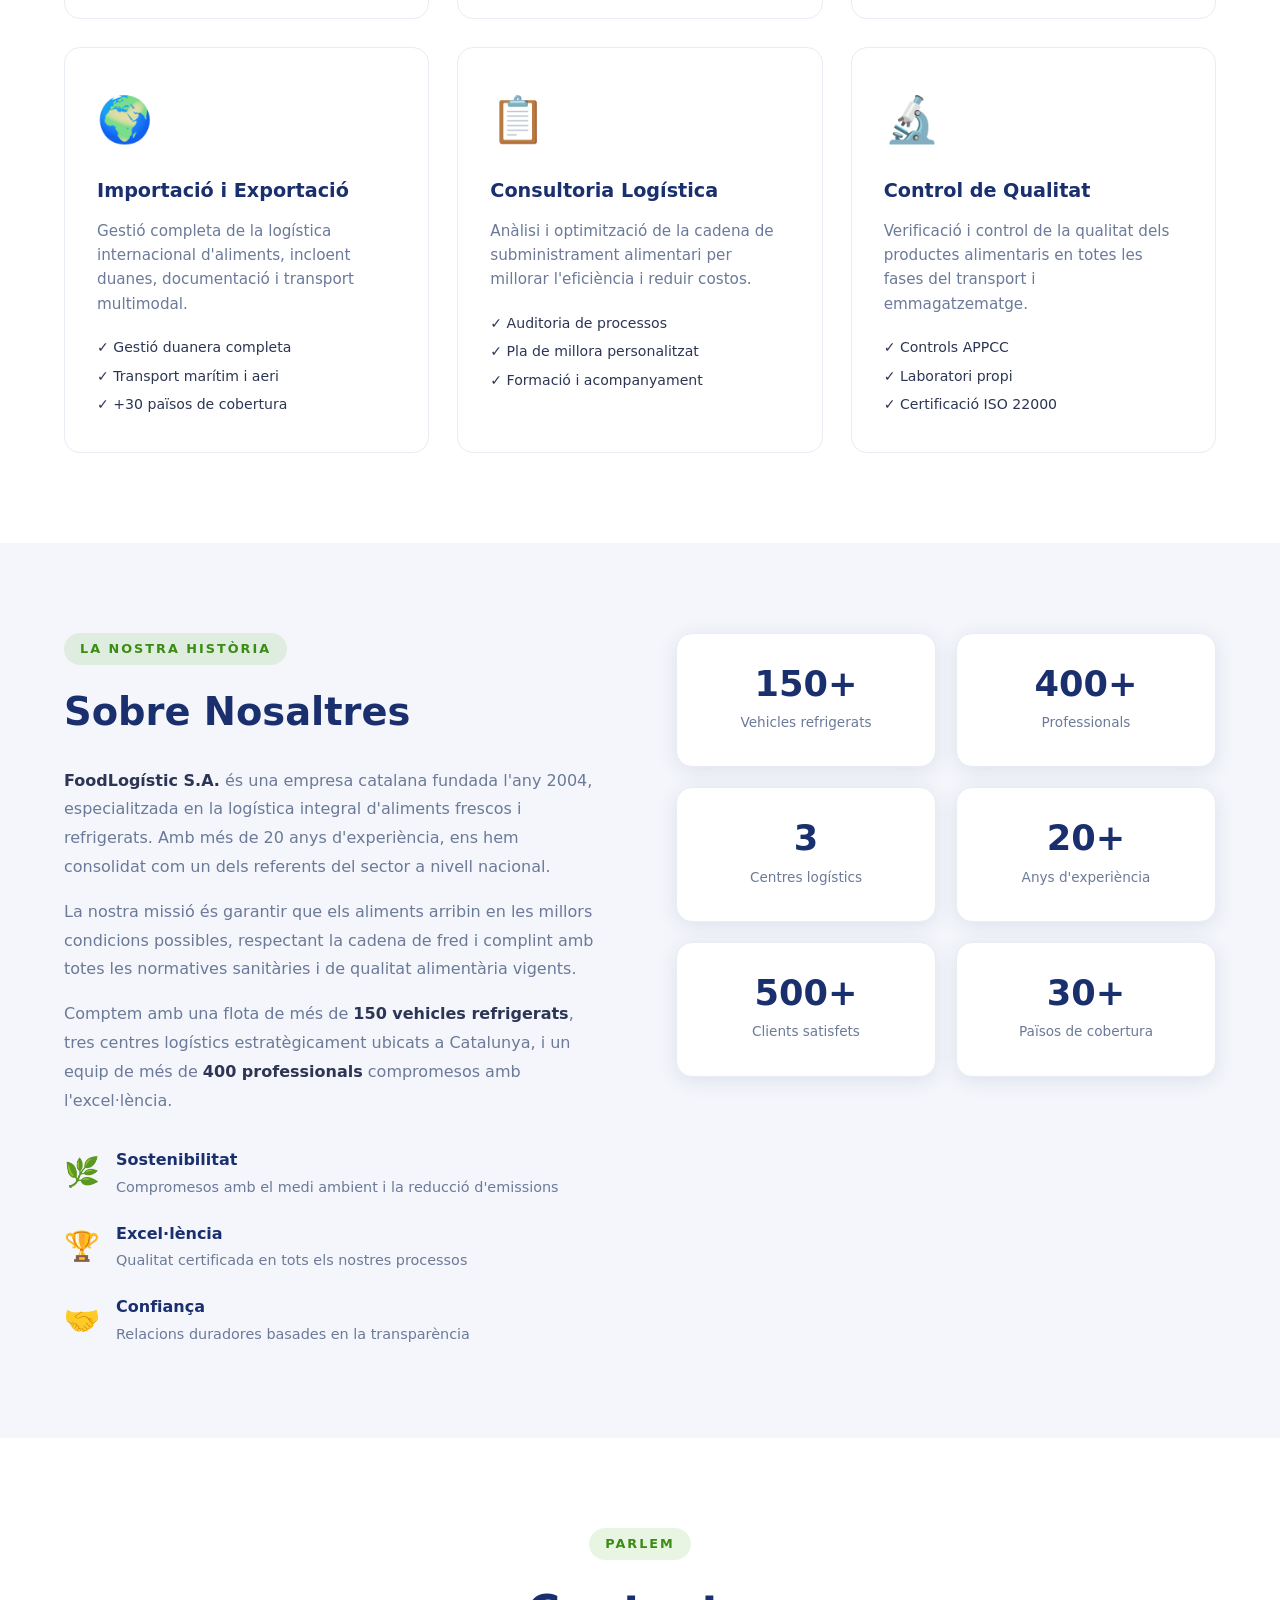
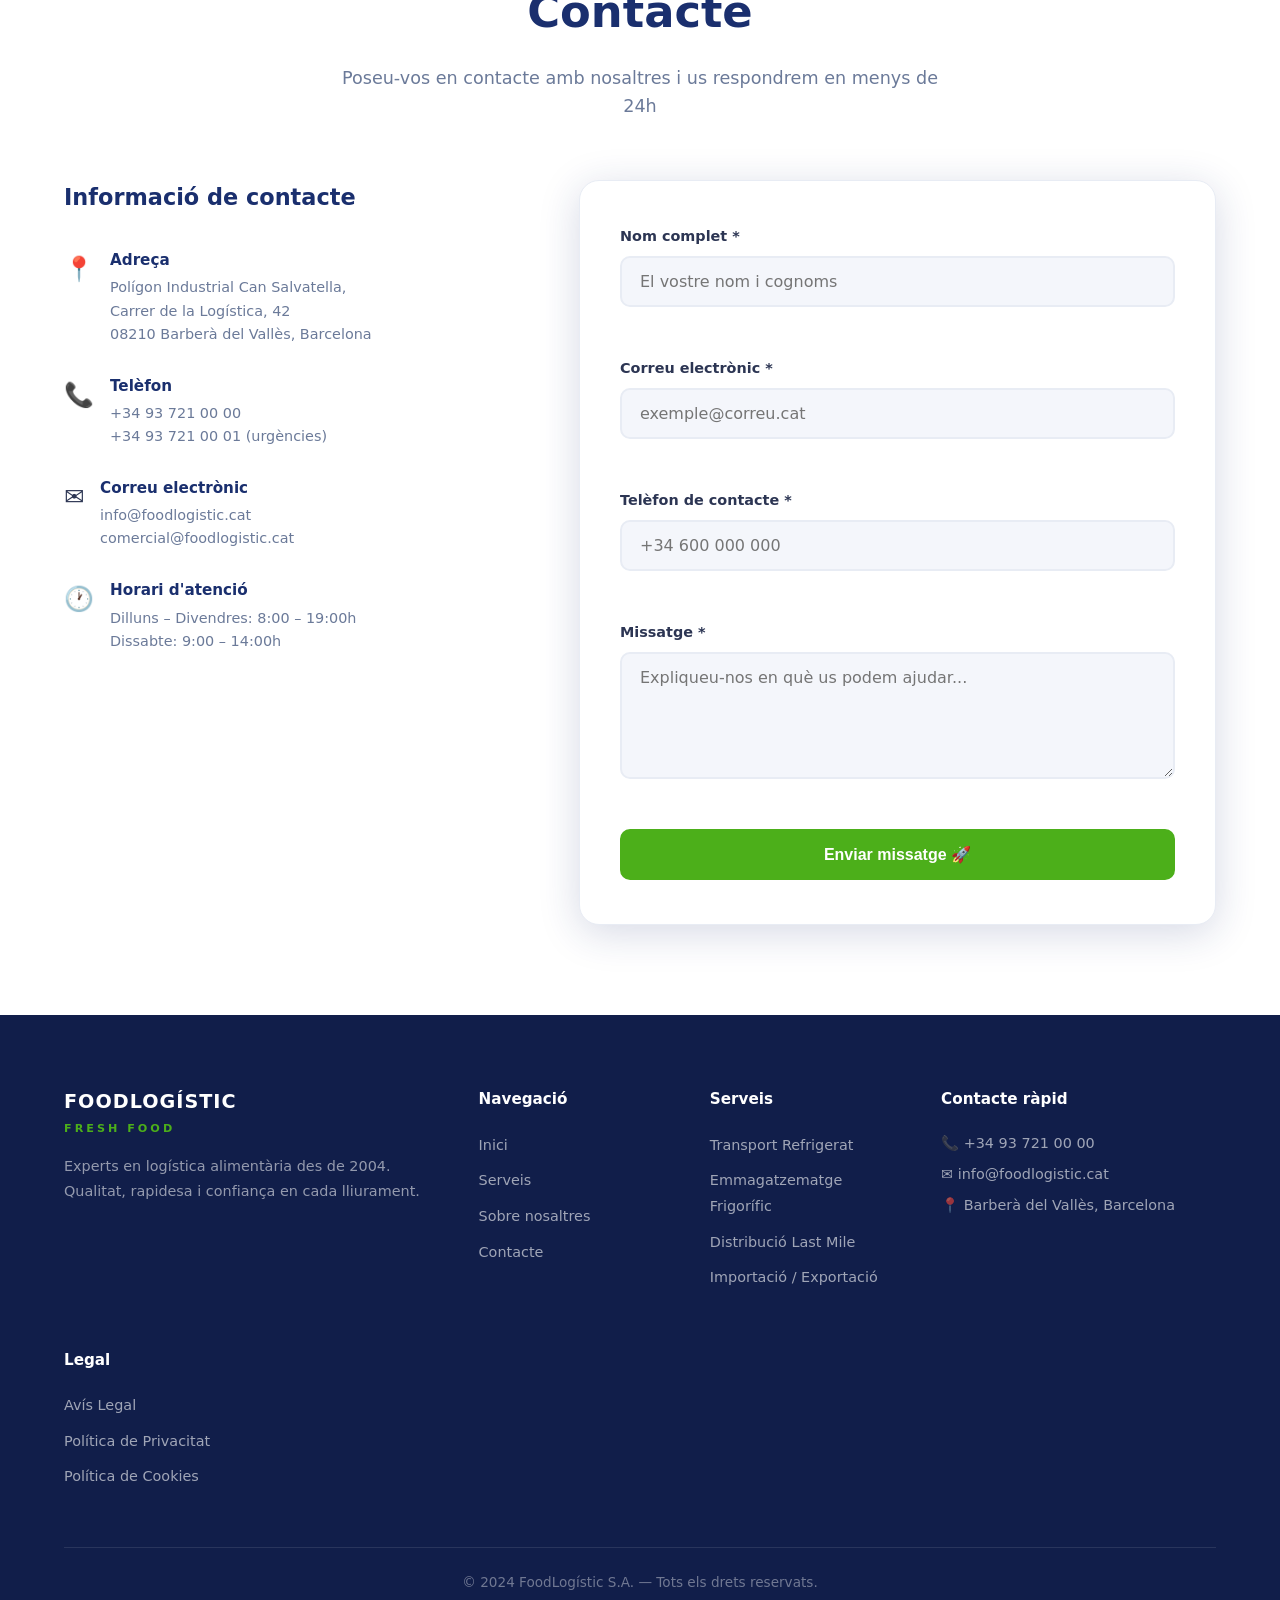
==== commit 9338e291: "Update index.html" ====
--- a/docs/index.html
+++ b/docs/index.html
@@ -466,6 +466,17 @@
           <p>📍 Barberà del Vallès, Barcelona</p>
         </div>
 
+        
+        <div class="footer-links">
+          <h4>Legal</h4>
+          <ul>
+            <li><a href="avis-legal.html">Avís Legal</a></li>
+            <li><a href="Privacy_Policy.html">Política de Privacitat</a></li>
+            <li><a href="cookies.html">Política de Cookies</a></li>
+          </ul>
+        </div>
+
+        
       </div>
 
       <div class="footer-bottom">
--- a/docs/styles.css
+++ b/docs/styles.css
@@ -828,4 +828,35 @@
   .stat strong {
     font-size: 1.6rem;
   }
-}+
+}
+.cookie-banner {
+  position: fixed;
+  bottom: 0;
+  left: 0;
+  right: 0;
+  background: var(--blue-dark);
+  color: var(--white);
+  padding: 20px;
+  display: flex;
+  flex-wrap: wrap;
+  gap: 16px;
+  justify-content: space-between;
+  align-items: center;
+  z-index: 3000;
+}
+
+.cookie-banner p {
+  max-width: 720px;
+  font-size: 0.9rem;
+}
+
+.cookie-banner a {
+  color: var(--green);
+  text-decoration: underline;
+}
+
+.cookie-buttons {
+  display: flex;
+  gap: 12px;
+}
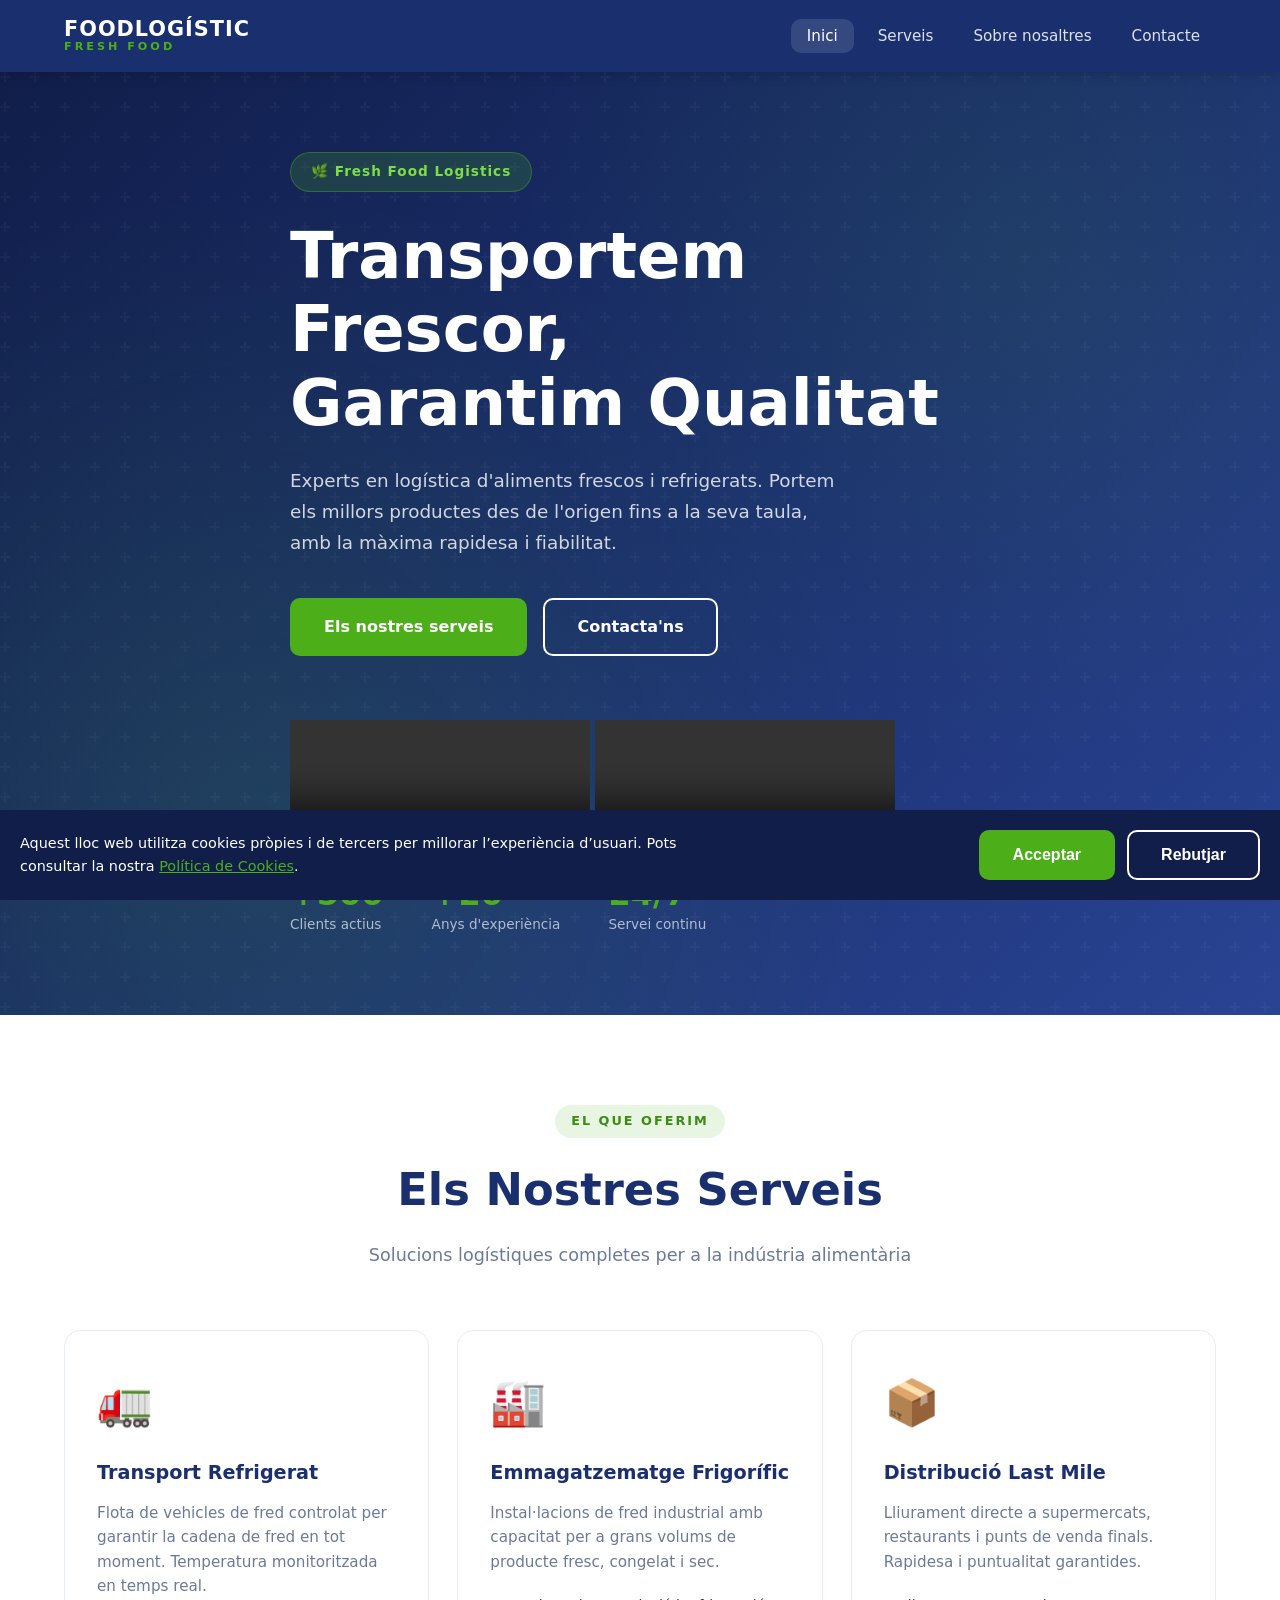
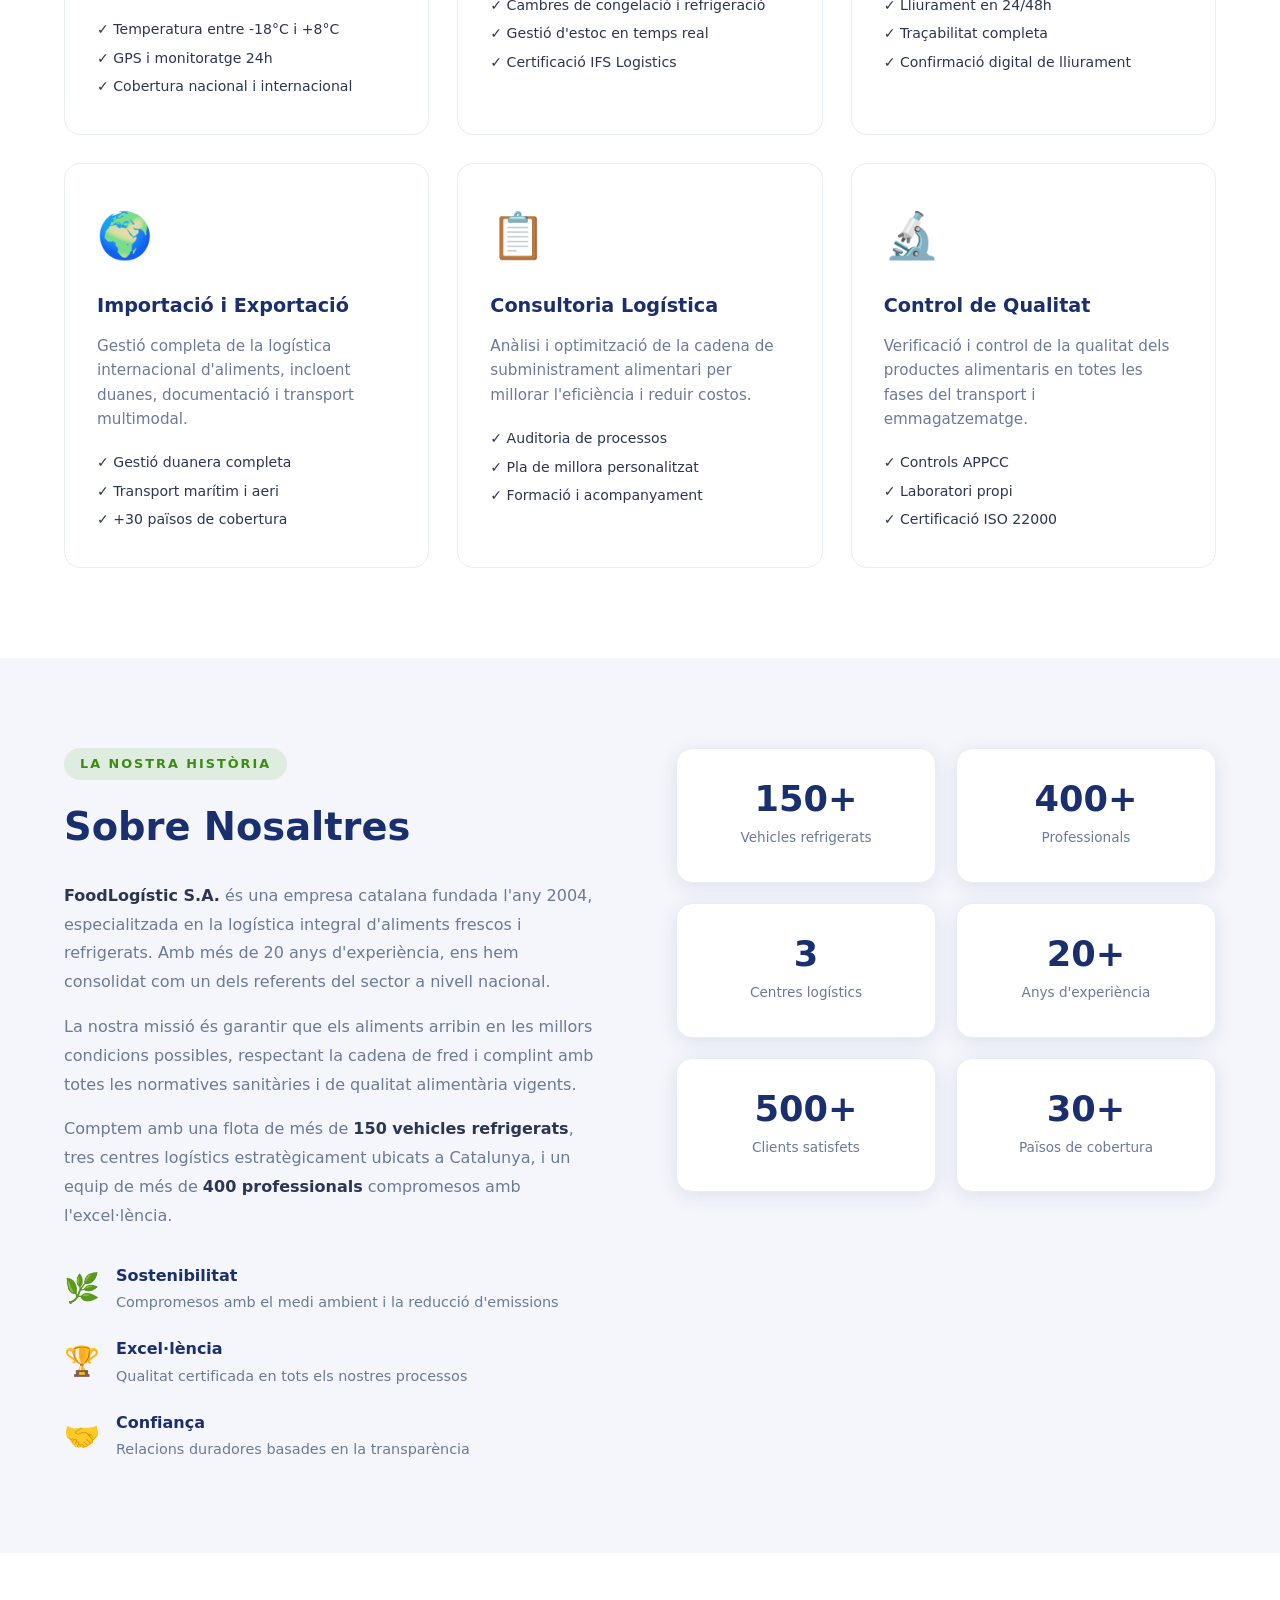
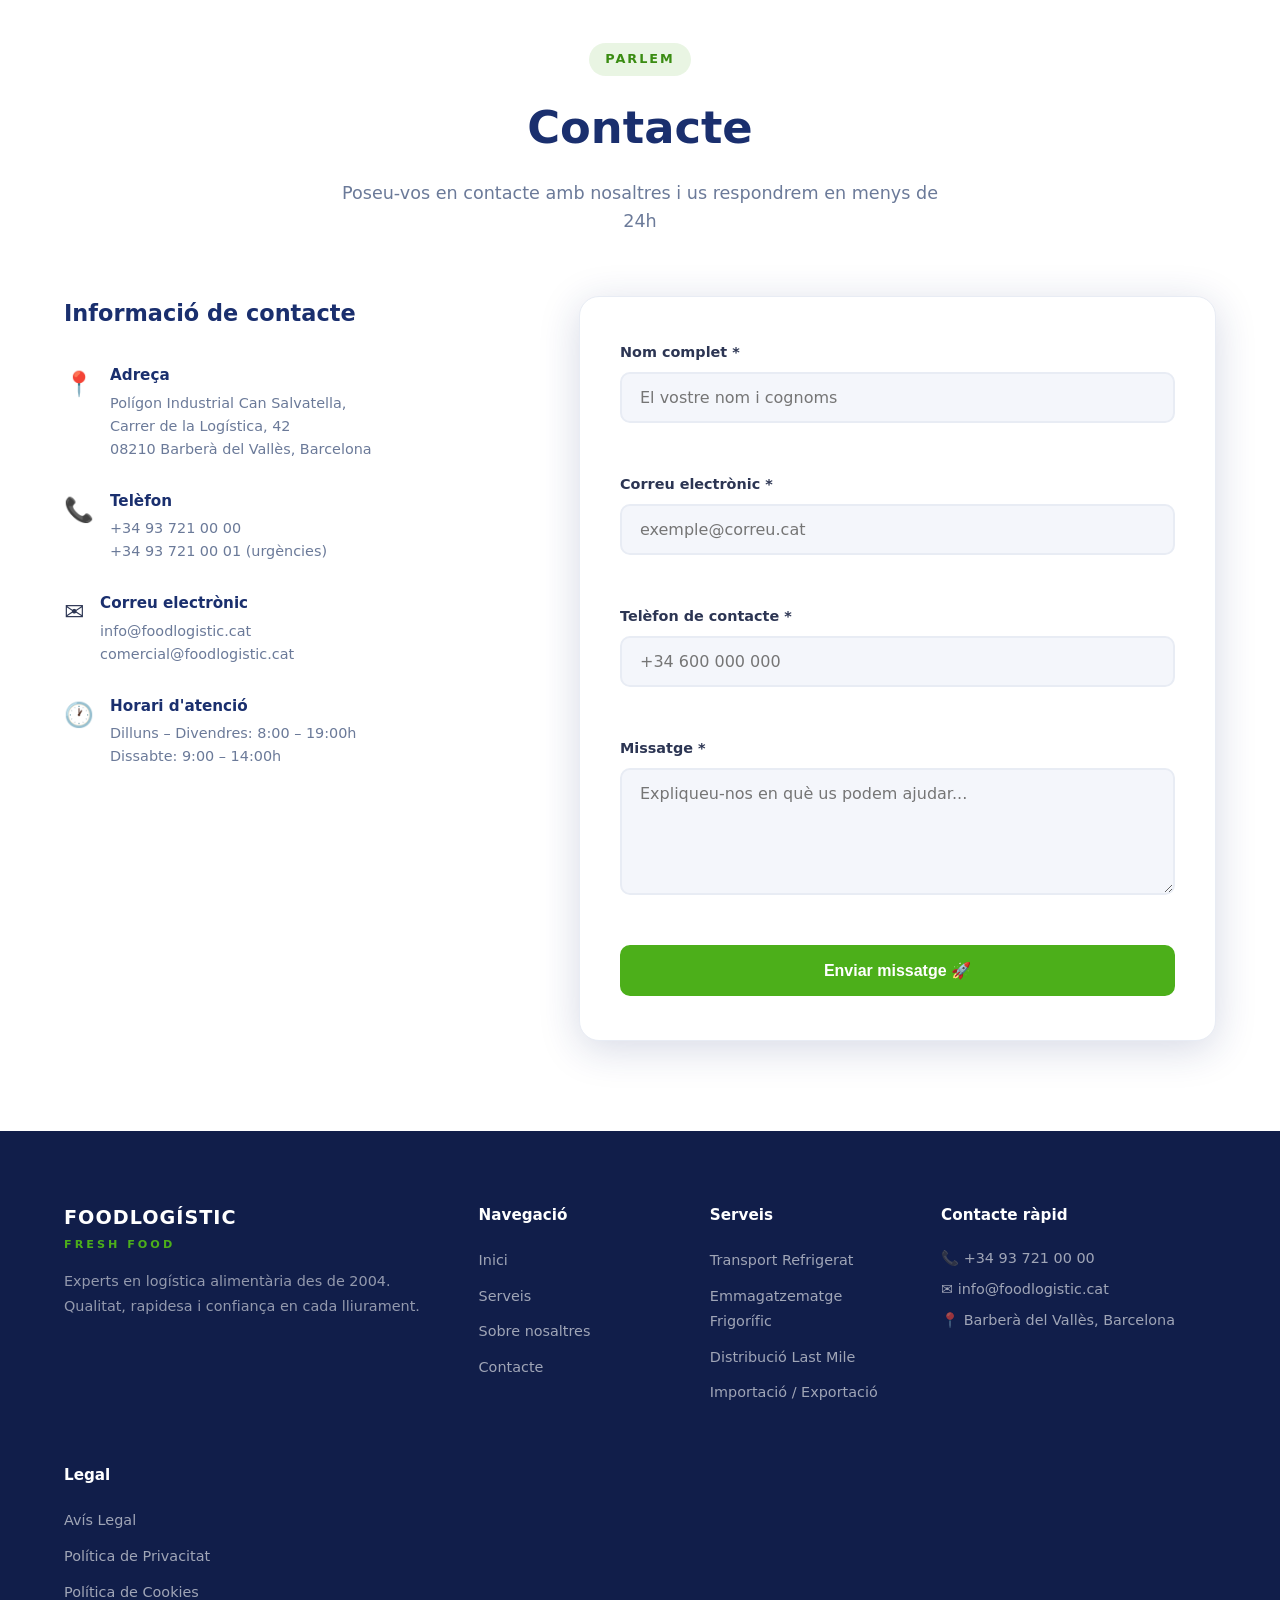
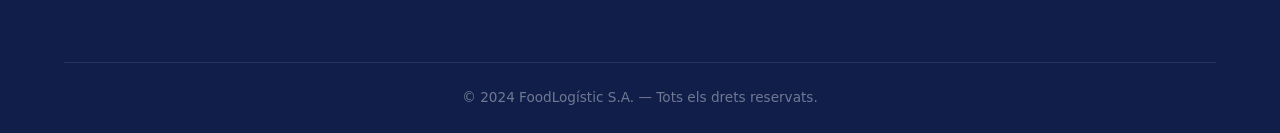
==== commit 8ce78a85: "Update print statement from 'Hello' to 'Goodbye'" ====
--- a/docs/index.html
+++ b/docs/index.html
@@ -78,6 +78,7 @@
   <section class="hero" id="inici">
     <div class="hero-overlay"></div>
     <div class="hero-content">
+      
       <span class="hero-badge">🌿 Fresh Food Logistics</span>
       <h1>Transportem Frescor,<br/>Garantim Qualitat</h1>
       <p>
@@ -89,6 +90,20 @@
         <a href="#serveis" class="btn btn-primary">Els nostres serveis</a>
         <a href="#contacte" class="btn btn-outline">Contacta'ns</a>
       </div>
+
+      <!-- Video de presentació -->
+      <div class="hero-video">
+        <video controls autoplay muted loop>
+          videos/Normal (1).mp4
+          El teu navegador no suporta la reproducció de vídeo.
+        </video>
+
+        <video controls muted>
+          videos/FoodLogistic Proteccio de datos.mp4
+          El teu navegador no suporta el vídeo.
+        </video>
+      </div>
+      
       <div class="hero-stats">
         <div class="stat">
           <strong>+500</strong>
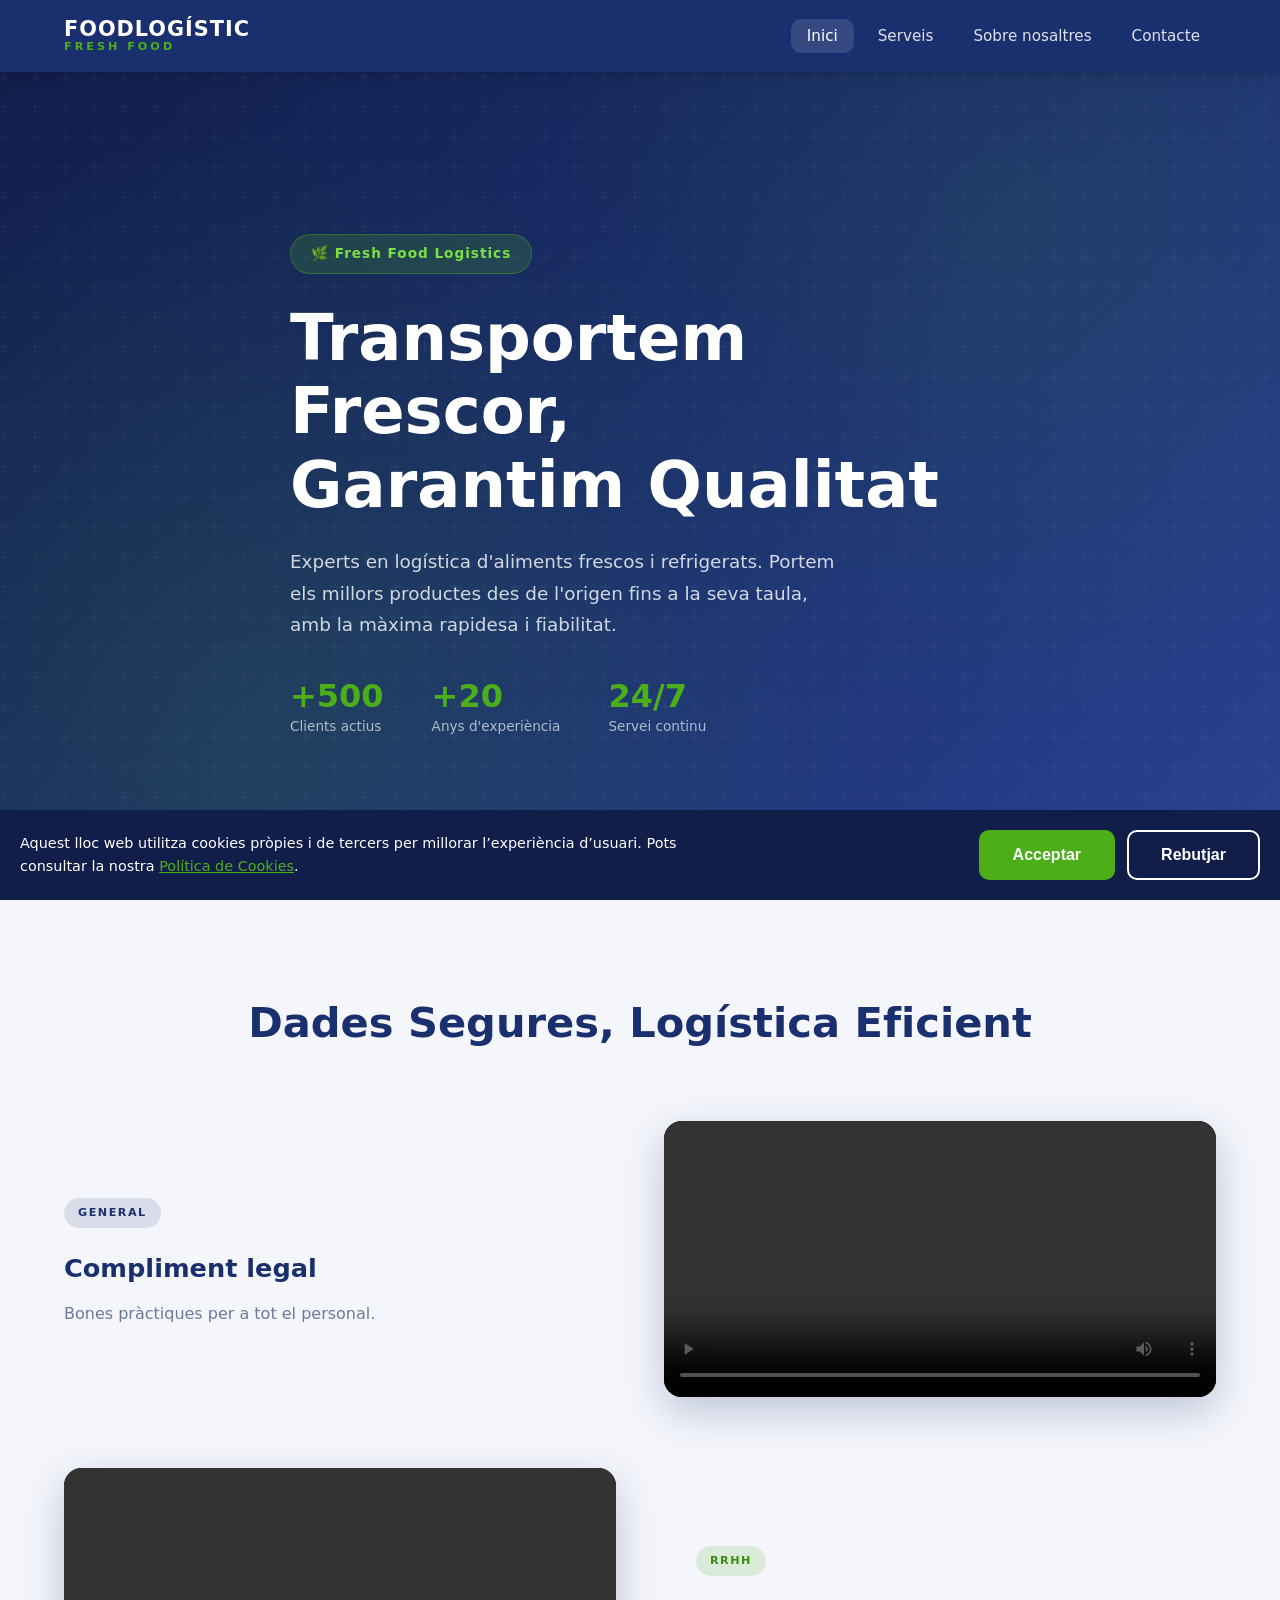
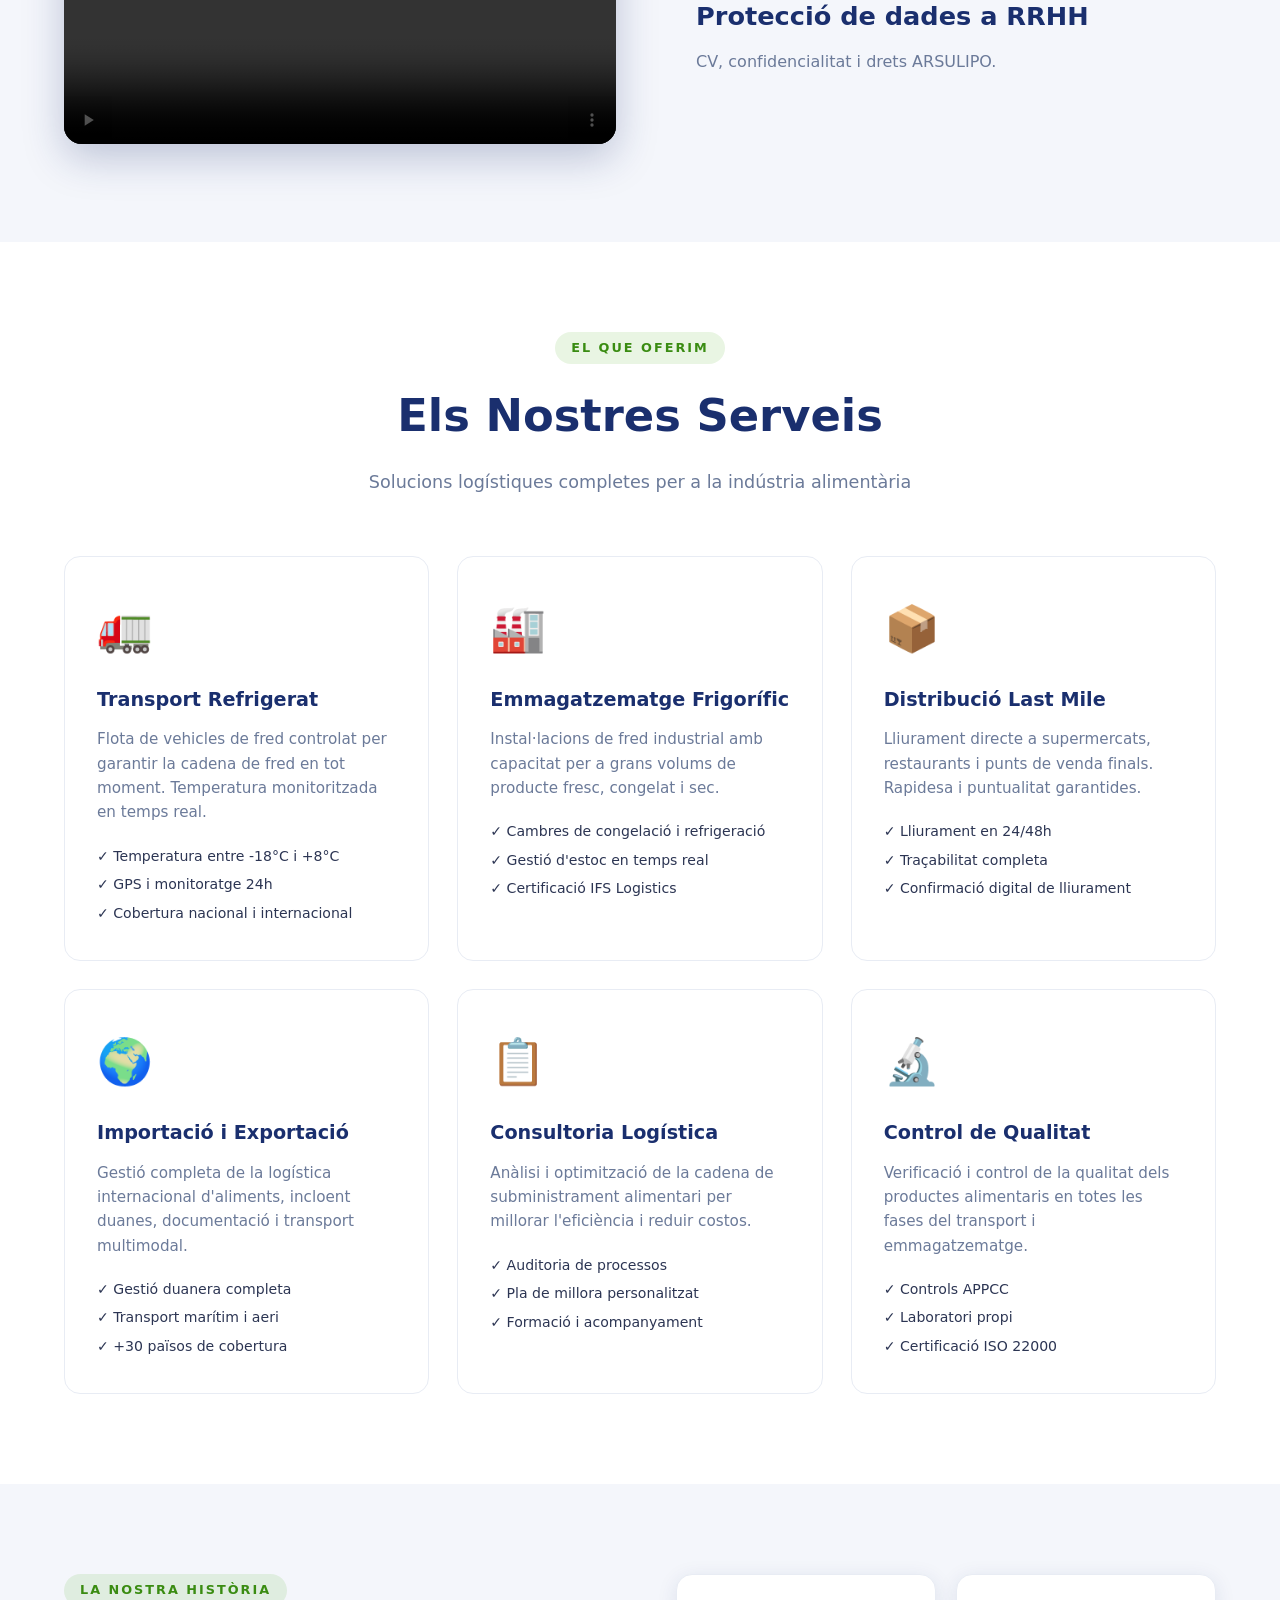
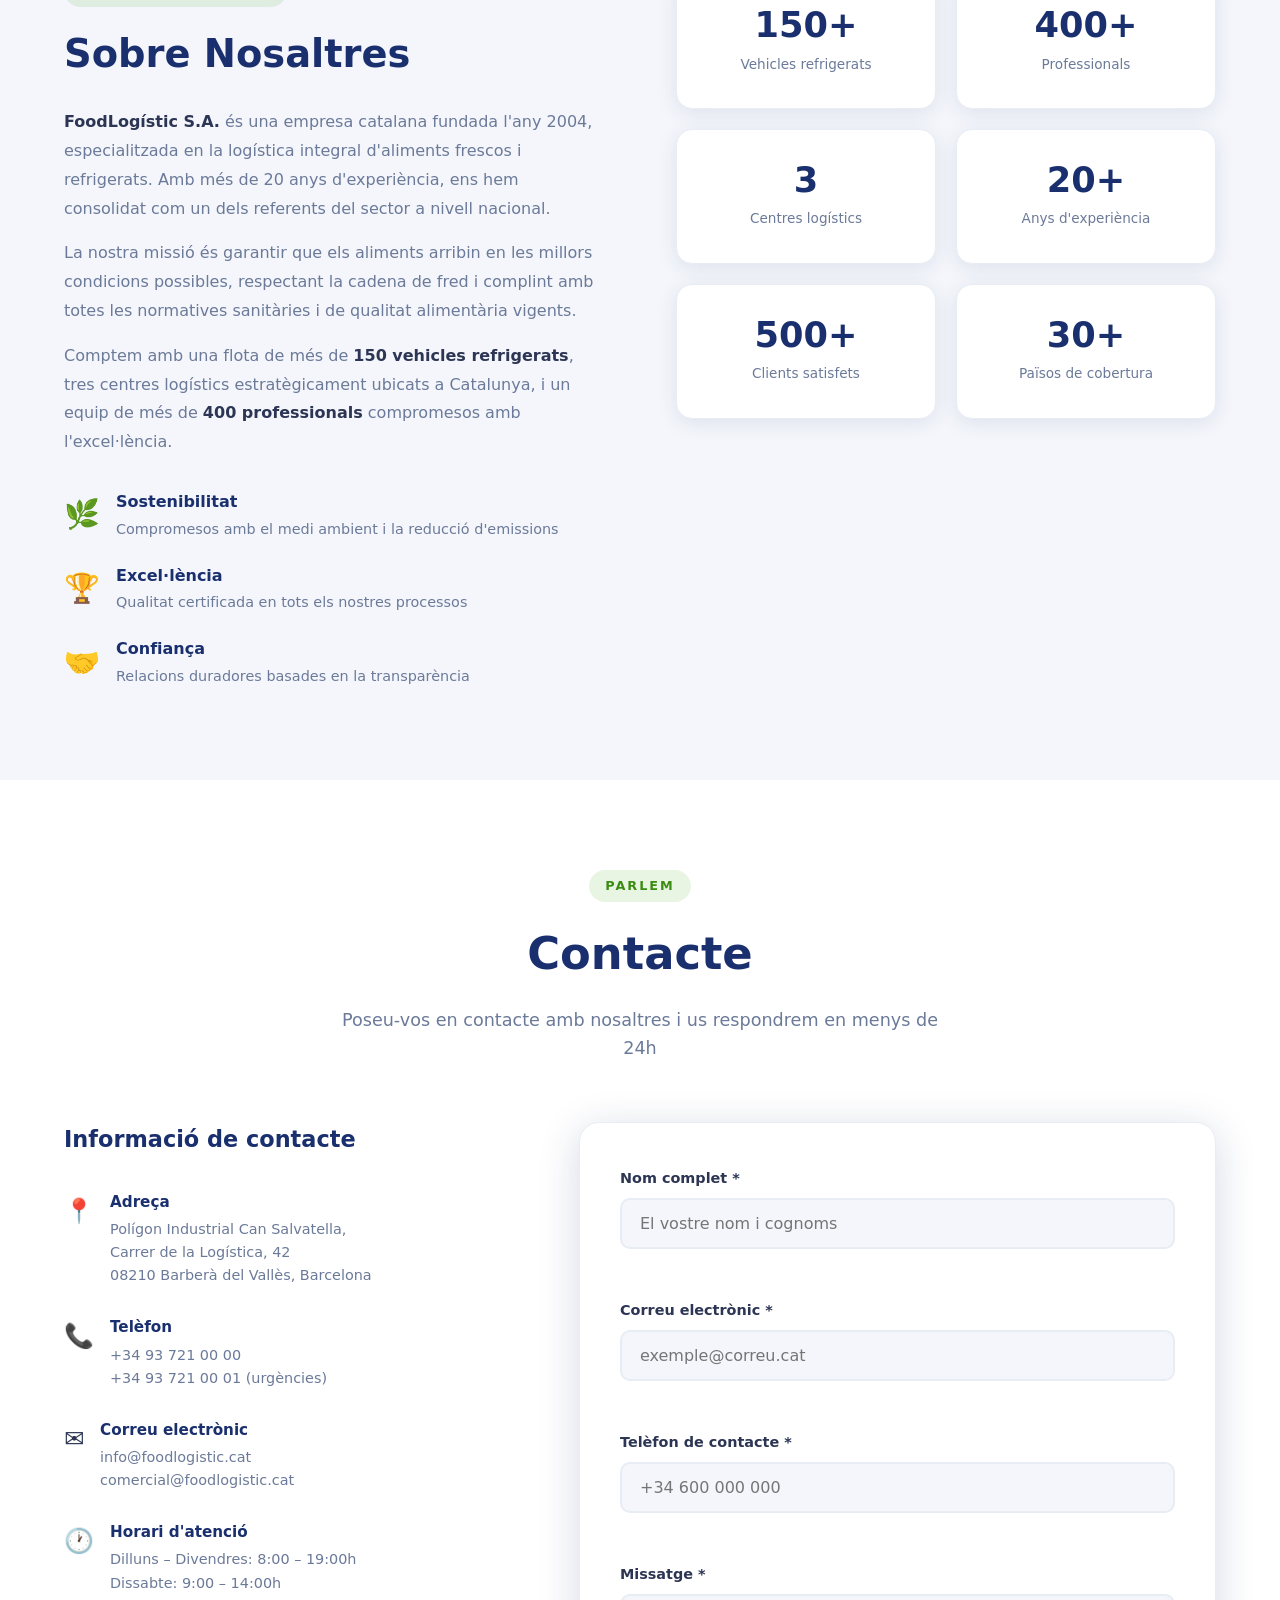
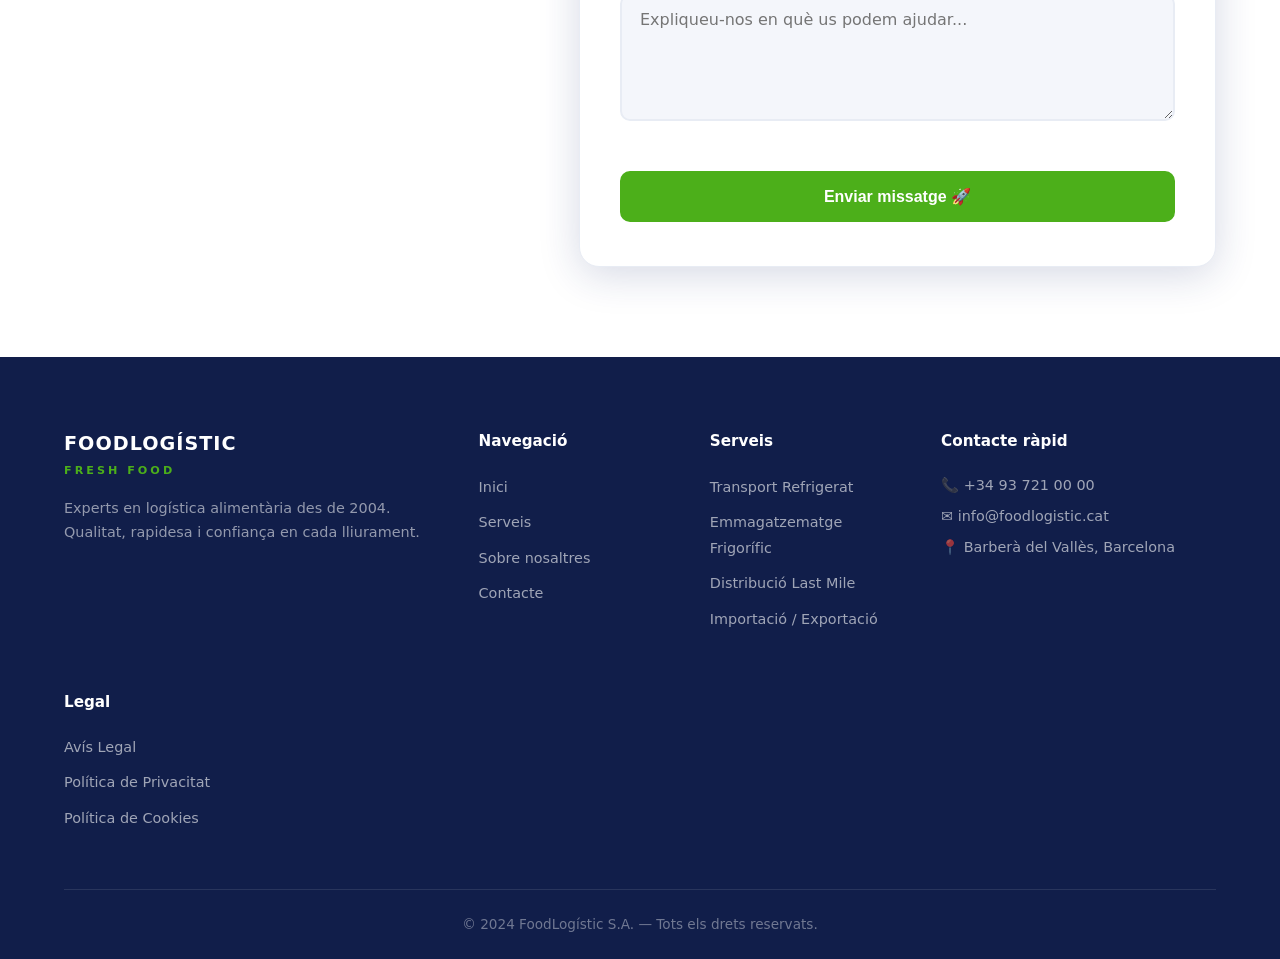
==== commit 7e4a06a5: "videos" ====
--- a/docs/index.html
+++ b/docs/index.html
@@ -86,24 +86,8 @@
         Portem els millors productes des de l'origen fins a la seva taula,
         amb la màxima rapidesa i fiabilitat.
       </p>
-      <div class="hero-buttons">
-        <a href="#serveis" class="btn btn-primary">Els nostres serveis</a>
-        <a href="#contacte" class="btn btn-outline">Contacta'ns</a>
-      </div>
-
-      <!-- Video de presentació -->
-      <div class="hero-video">
-        <video controls autoplay muted loop>
-          videos/Normal (1).mp4
-          El teu navegador no suporta la reproducció de vídeo.
-        </video>
-
-        <video controls muted>
-          videos/FoodLogistic Proteccio de datos.mp4
-          El teu navegador no suporta el vídeo.
-        </video>
-      </div>
       
+
       <div class="hero-stats">
         <div class="stat">
           <strong>+500</strong>
@@ -120,6 +104,40 @@
       </div>
     </div>
   </section>
+
+<section id="formacio" class="experience">
+    <h2 class="reveal">Dades Segures, Logística Eficient</h2>
+
+    <div class="exp-grid">
+
+        <div class="exp-card reveal">
+            <div class="exp-text">
+                <span class="tag blue">GENERAL</span>
+                <h3>Compliment legal</h3>
+                <p>Bones pràctiques per a tot el personal.</p>
+            </div>
+            <div class="exp-video">
+                <video controls preload="metadata">
+                    <source src="videos/FoodLogisticV1.mp4" type="video/mp4">
+                </video>
+            </div>
+        </div>
+
+        <div class="exp-card reverse reveal delay-1">
+            <div class="exp-text">
+                <span class="tag green">RRHH</span>
+                <h3>Protecció de dades a RRHH</h3>
+                <p>CV, confidencialitat i drets ARSULIPO.</p>
+            </div>
+            <div class="exp-video">
+                <video controls preload="metadata">
+                    <source src="videos/FoodLogisticV2.mp4" type="video/mp4">
+                </video>
+            </div>
+        </div>
+
+    </div>
+</section>
 
   <!-- ================================================
        SECCIÓ: SERVEIS
--- a/docs/styles.css
+++ b/docs/styles.css
@@ -860,3 +860,113 @@
   display: flex;
   gap: 12px;
 }
+
+/* =========================================
+   SECCIÓ: FORMACIÓ / EXPERIENCE
+========================================= */
+
+.experience {
+  padding: 90px 0;
+  background: #f4f6fb;
+}
+
+.experience h2 {
+  text-align: center;
+  color: var(--blue);
+  font-size: clamp(1.9rem, 4vw, 2.6rem);
+  font-weight: 800;
+  margin-bottom: 64px;
+}
+
+/* Grid general */
+.exp-grid {
+  max-width: 1200px;
+  margin: 0 auto;
+  padding: 0 24px;
+  display: flex;
+  flex-direction: column;
+  gap: 64px;
+}
+
+/* Card */
+.exp-card {
+  display: grid;
+  grid-template-columns: 1fr 1fr;
+  gap: 48px;
+  align-items: center;
+}
+
+/* Card invertida */
+.exp-card.reverse {
+  direction: rtl;
+}
+
+.exp-card.reverse > * {
+  direction: ltr;
+}
+
+/* Text */
+.exp-text {
+  max-width: 520px;
+}
+
+.exp-text h3 {
+  font-size: 1.6rem;
+  color: var(--blue);
+  font-weight: 700;
+  margin: 12px 0;
+}
+
+.exp-text p {
+  color: var(--gray-500);
+  font-size: 1rem;
+  line-height: 1.6;
+}
+
+/* Tags */
+.tag {
+  display: inline-block;
+  font-size: 0.7rem;
+  font-weight: 700;
+  letter-spacing: 1.5px;
+  padding: 6px 14px;
+  border-radius: 20px;
+  margin-bottom: 8px;
+}
+
+.tag.blue {
+  background: rgba(26, 47, 110, 0.12);
+  color: var(--blue);
+}
+
+.tag.green {
+  background: rgba(76, 175, 26, 0.15);
+  color: var(--green-dark);
+}
+
+/* Vídeo */
+.exp-video video {
+  width: 100%;
+  border-radius: 18px;
+  box-shadow: 0 14px 40px rgba(26, 47, 110, 0.25);
+  background: #000;
+}
+
+/* =========================================
+   RESPONSIVE
+========================================= */
+
+@media (max-width: 992px) {
+  .exp-card {
+    grid-template-columns: 1fr;
+    gap: 32px;
+  }
+
+  .exp-card.reverse {
+    direction: ltr;
+  }
+
+  .exp-text {
+    max-width: none;
+  }
+}
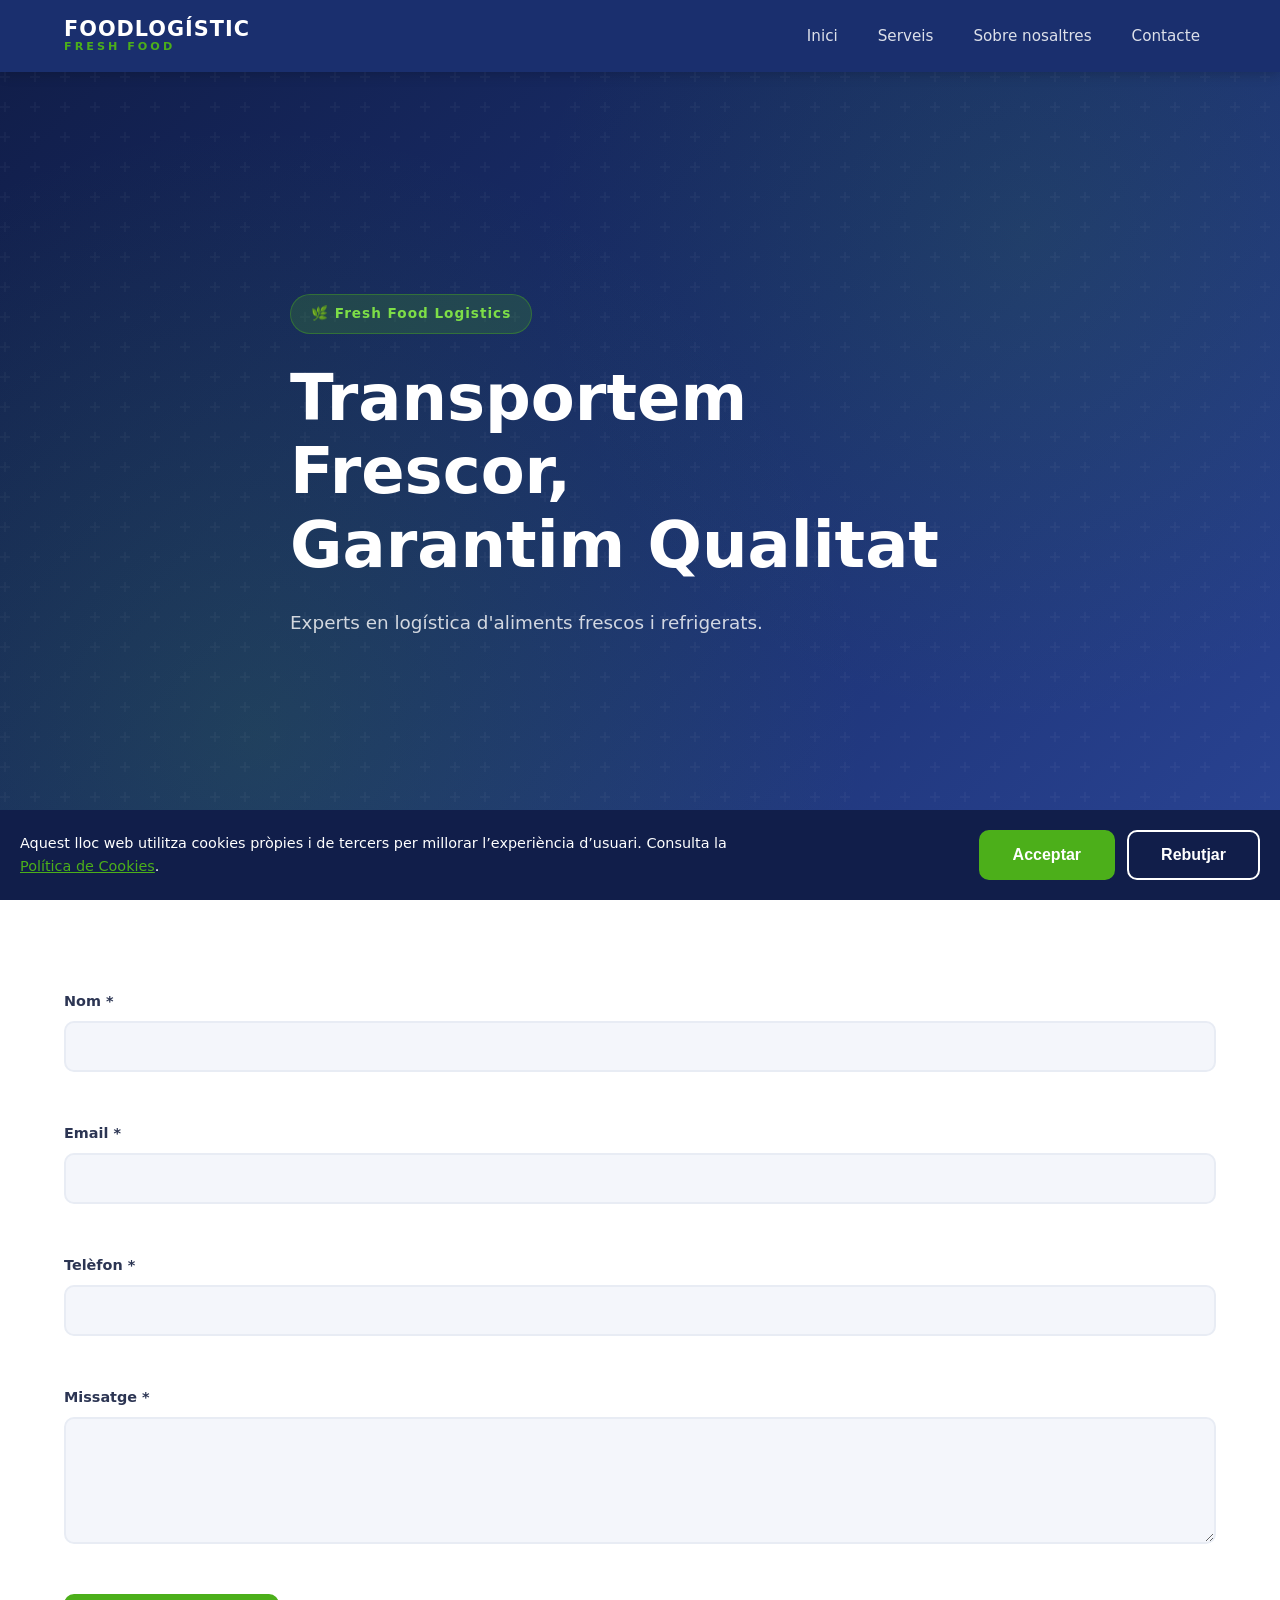
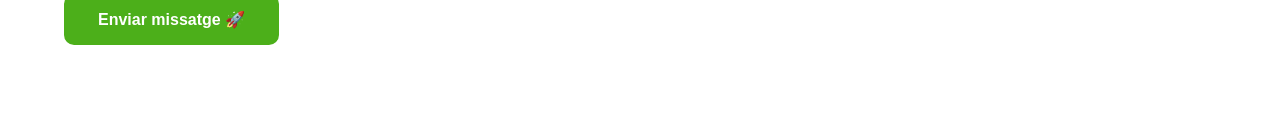
==== commit f5a7195e: "Update index.html" ====
--- a/docs/index.html
+++ b/docs/index.html
@@ -4,519 +4,115 @@
   <meta charset="UTF-8" />
   <meta name="viewport" content="width=device-width, initial-scale=1.0" />
   <title>FoodLogístic — Fresh Food</title>
+
+  <!-- Content Security Policy -->
+  <meta http-equiv="Content-Security-Policy"
+    content="
+      default-src 'self';
+      script-src 'self' https://www.statcounter.com;
+      style-src 'self';
+      img-src 'self' data: https://c.statcounter.com;
+      media-src 'self';
+      connect-src 'self';
+      frame-ancestors 'none';
+      base-uri 'self';
+      form-action 'self';
+    ">
+
   <link rel="stylesheet" href="styles.css" />
   <script src="script.js" defer></script>
 </head>
 
 <body>
+
+<!-- COOKIE BANNER -->
 <div id="cookie-banner" class="cookie-banner">
   <p>
     Aquest lloc web utilitza cookies pròpies i de tercers per millorar l’experiència d’usuari.
-    Pots consultar la nostra
-    <a href="cookies.html">Política de Cookies</a>.
+    Consulta la <a href="cookies.html">Política de Cookies</a>.
   </p>
-
   <div class="cookie-buttons">
     <button id="acceptCookies" class="btn btn-primary">Acceptar</button>
     <button id="rejectCookies" class="btn btn-outline">Rebutjar</button>
   </div>
 </div>
-  
-<!-- Default Statcounter code for FoodLogístic S.A.
-https://santimr2025.github.io/web_corporativa/ -->
-<script type="text/javascript">
-var sc_project=13221979; 
-var sc_invisible=1; 
-var sc_security="6bb6adfd"; 
-</script>
-<script type="text/javascript"
-src="https://www.statcounter.com/counter/counter.js"
-async></script>
-<noscript><div class="statcounter"><a title="Web Analytics"
-href="https://statcounter.com/" target="_blank"><img
-class="statcounter"
-src="https://c.statcounter.com/13221979/0/6bb6adfd/1/"
-alt="Web Analytics"
-referrerPolicy="no-referrer-when-downgrade"></a></div></noscript>
-<!-- End of Statcounter Code -->
-  
-  <!-- ================================================
-       NAVBAR
-  ================================================ -->
-  <header class="navbar" id="navbar">
-    <div class="nav-container">
 
-      <!-- Logo text corporatiu -->
-      <a href="#inici" class="nav-logo">
-        <span class="logo-main">FOODLOGÍSTIC</span>
-        <span class="logo-sub">FRESH FOOD</span>
-      </a>
+<!-- NAVBAR -->
+<header class="navbar" id="navbar">
+  <div class="nav-container">
+    <a href="#inici" class="nav-logo">
+      <span class="logo-main">FOODLOGÍSTIC</span>
+      <span class="logo-sub">FRESH FOOD</span>
+    </a>
 
-      <!-- Botó hamburguesa per a mòbil -->
-      <button class="nav-toggle" id="navToggle" aria-label="Obrir menú">
-        <span></span>
-        <span></span>
-        <span></span>
+    <button class="nav-toggle" id="navToggle" aria-label="Obrir menú" aria-expanded="false">
+      <span></span><span></span><span></span>
+    </button>
+
+    <nav>
+      <ul class="nav-menu" id="navMenu">
+        <li><a href="#inici" class="nav-link">Inici</a></li>
+        <li><a href="#serveis" class="nav-link">Serveis</a></li>
+        <li><a href="#sobre" class="nav-link">Sobre nosaltres</a></li>
+        <li><a href="#contacte" class="nav-link">Contacte</a></li>
+      </ul>
+    </nav>
+  </div>
+</header>
+
+<!-- HERO -->
+<section class="hero" id="inici">
+  <div class="hero-overlay"></div>
+  <div class="hero-content">
+    <span class="hero-badge">🌿 Fresh Food Logistics</span>
+    <h1>Transportem Frescor,<br>Garantim Qualitat</h1>
+    <p>
+      Experts en logística d'aliments frescos i refrigerats.
+    </p>
+  </div>
+</section>
+
+<!-- CONTACTE (formulari intacte) -->
+<section class="section" id="contacte">
+  <div class="container">
+    <form class="contact-form" id="contactForm" novalidate>
+
+      <div class="form-group">
+        <label for="nom">Nom *</label>
+        <input type="text" id="nom" autocomplete="name">
+        <span class="form-error" id="error-nom"></span>
+      </div>
+
+      <div class="form-group">
+        <label for="email">Email *</label>
+        <input type="email" id="email" autocomplete="email">
+        <span class="form-error" id="error-email"></span>
+      </div>
+
+      <div class="form-group">
+        <label for="telefon">Telèfon *</label>
+        <input type="tel" id="telefon" autocomplete="tel">
+        <span class="form-error" id="error-telefon"></span>
+      </div>
+
+      <div class="form-group">
+        <label for="missatge">Missatge *</label>
+        <textarea id="missatge" rows="5"></textarea>
+        <span class="form-error" id="error-missatge"></span>
+      </div>
+
+      <button type="submit" class="btn btn-primary" id="submitBtn">
+        <span class="btn-text">Enviar missatge 🚀</span>
       </button>
 
-      <!-- Menú de navegació -->
-      <nav>
-        <ul class="nav-menu" id="navMenu">
-          <li><a href="#inici"         class="nav-link">Inici</a></li>
-          <li><a href="#serveis"       class="nav-link">Serveis</a></li>
-          <li><a href="#sobre"         class="nav-link">Sobre nosaltres</a></li>
-          <li><a href="#contacte"      class="nav-link">Contacte</a></li>
-        </ul>
-      </nav>
-
-    </div>
-  </header>
-
-  <!-- ================================================
-       SECCIÓ: INICI
-  ================================================ -->
-  <section class="hero" id="inici">
-    <div class="hero-overlay"></div>
-    <div class="hero-content">
-      
-      <span class="hero-badge">🌿 Fresh Food Logistics</span>
-      <h1>Transportem Frescor,<br/>Garantim Qualitat</h1>
-      <p>
-        Experts en logística d'aliments frescos i refrigerats.
-        Portem els millors productes des de l'origen fins a la seva taula,
-        amb la màxima rapidesa i fiabilitat.
-      </p>
-      
-
-      <div class="hero-stats">
-        <div class="stat">
-          <strong>+500</strong>
-          <span>Clients actius</span>
-        </div>
-        <div class="stat">
-          <strong>+20</strong>
-          <span>Anys d'experiència</span>
-        </div>
-        <div class="stat">
-          <strong>24/7</strong>
-          <span>Servei continu</span>
-        </div>
-      </div>
-    </div>
-  </section>
-
-<section id="formacio" class="experience">
-    <h2 class="reveal">Dades Segures, Logística Eficient</h2>
-
-    <div class="exp-grid">
-
-        <div class="exp-card reveal">
-            <div class="exp-text">
-                <span class="tag blue">GENERAL</span>
-                <h3>Compliment legal</h3>
-                <p>Bones pràctiques per a tot el personal.</p>
-            </div>
-            <div class="exp-video">
-                <video controls preload="metadata">
-                    <source src="videos/FoodLogisticV1.mp4" type="video/mp4">
-                </video>
-            </div>
-        </div>
-
-        <div class="exp-card reverse reveal delay-1">
-            <div class="exp-text">
-                <span class="tag green">RRHH</span>
-                <h3>Protecció de dades a RRHH</h3>
-                <p>CV, confidencialitat i drets ARSULIPO.</p>
-            </div>
-            <div class="exp-video">
-                <video controls preload="metadata">
-                    <source src="videos/FoodLogisticV2.mp4" type="video/mp4">
-                </video>
-            </div>
-        </div>
-
-    </div>
-</section>
-
-  <!-- ================================================
-       SECCIÓ: SERVEIS
-  ================================================ -->
-  <section class="section" id="serveis">
-    <div class="container">
-      <div class="section-header">
-        <span class="section-badge">El que oferim</span>
-        <h2>Els Nostres Serveis</h2>
-        <p>Solucions logístiques completes per a la indústria alimentària</p>
+      <div class="form-success" id="formSuccess">
+        ✅ Missatge enviat correctament!
       </div>
 
-      <div class="services-grid">
-
-        <!-- Servei 1 -->
-        <div class="service-card">
-          <div class="service-icon">🚛</div>
-          <h3>Transport Refrigerat</h3>
-          <p>
-            Flota de vehicles de fred controlat per garantir la cadena de
-            fred en tot moment. Temperatura monitoritzada en temps real.
-          </p>
-          <ul class="service-features">
-            <li>✓ Temperatura entre -18°C i +8°C</li>
-            <li>✓ GPS i monitoratge 24h</li>
-            <li>✓ Cobertura nacional i internacional</li>
-          </ul>
-        </div>
-
-        <!-- Servei 2 -->
-        <div class="service-card">
-          <div class="service-icon">🏭</div>
-          <h3>Emmagatzematge Frigorífic</h3>
-          <p>
-            Instal·lacions de fred industrial amb capacitat per a grans
-            volums de producte fresc, congelat i sec.
-          </p>
-          <ul class="service-features">
-            <li>✓ Cambres de congelació i refrigeració</li>
-            <li>✓ Gestió d'estoc en temps real</li>
-            <li>✓ Certificació IFS Logistics</li>
-          </ul>
-        </div>
-
-        <!-- Servei 3 -->
-        <div class="service-card">
-          <div class="service-icon">📦</div>
-          <h3>Distribució Last Mile</h3>
-          <p>
-            Lliurament directe a supermercats, restaurants i punts de
-            venda finals. Rapidesa i puntualitat garantides.
-          </p>
-          <ul class="service-features">
-            <li>✓ Lliurament en 24/48h</li>
-            <li>✓ Traçabilitat completa</li>
-            <li>✓ Confirmació digital de lliurament</li>
-          </ul>
-        </div>
-
-        <!-- Servei 4 -->
-        <div class="service-card">
-          <div class="service-icon">🌍</div>
-          <h3>Importació i Exportació</h3>
-          <p>
-            Gestió completa de la logística internacional d'aliments,
-            incloent duanes, documentació i transport multimodal.
-          </p>
-          <ul class="service-features">
-            <li>✓ Gestió duanera completa</li>
-            <li>✓ Transport marítim i aeri</li>
-            <li>✓ +30 països de cobertura</li>
-          </ul>
-        </div>
-
-        <!-- Servei 5 -->
-        <div class="service-card">
-          <div class="service-icon">📋</div>
-          <h3>Consultoria Logística</h3>
-          <p>
-            Anàlisi i optimització de la cadena de subministrament
-            alimentari per millorar l'eficiència i reduir costos.
-          </p>
-          <ul class="service-features">
-            <li>✓ Auditoria de processos</li>
-            <li>✓ Pla de millora personalitzat</li>
-            <li>✓ Formació i acompanyament</li>
-          </ul>
-        </div>
-
-        <!-- Servei 6 -->
-        <div class="service-card">
-          <div class="service-icon">🔬</div>
-          <h3>Control de Qualitat</h3>
-          <p>
-            Verificació i control de la qualitat dels productes alimentaris
-            en totes les fases del transport i emmagatzematge.
-          </p>
-          <ul class="service-features">
-            <li>✓ Controls APPCC</li>
-            <li>✓ Laboratori propi</li>
-            <li>✓ Certificació ISO 22000</li>
-          </ul>
-        </div>
-
-      </div>
-    </div>
-  </section>
-
-  <!-- ================================================
-       SECCIÓ: SOBRE NOSALTRES
-  ================================================ -->
-  <section class="section section-alt" id="sobre">
-    <div class="container">
-      <div class="about-grid">
-
-        <!-- Text -->
-        <div class="about-text">
-          <span class="section-badge">La nostra història</span>
-          <h2>Sobre Nosaltres</h2>
-          <p>
-            <strong>FoodLogístic S.A.</strong> és una empresa catalana fundada l'any 2004,
-            especialitzada en la logística integral d'aliments frescos i refrigerats.
-            Amb més de 20 anys d'experiència, ens hem consolidat com un dels referents
-            del sector a nivell nacional.
-          </p>
-          <p>
-            La nostra missió és garantir que els aliments arribin en les millors
-            condicions possibles, respectant la cadena de fred i complint amb totes
-            les normatives sanitàries i de qualitat alimentària vigents.
-          </p>
-          <p>
-            Comptem amb una flota de més de <strong>150 vehicles refrigerats</strong>,
-            tres centres logístics estratègicament ubicats a Catalunya, i un equip
-            de més de <strong>400 professionals</strong> compromesos amb l'excel·lència.
-          </p>
-          <div class="about-values">
-            <div class="value-item">
-              <span class="value-icon">🌿</span>
-              <div>
-                <strong>Sostenibilitat</strong>
-                <p>Compromesos amb el medi ambient i la reducció d'emissions</p>
-              </div>
-            </div>
-            <div class="value-item">
-              <span class="value-icon">🏆</span>
-              <div>
-                <strong>Excel·lència</strong>
-                <p>Qualitat certificada en tots els nostres processos</p>
-              </div>
-            </div>
-            <div class="value-item">
-              <span class="value-icon">🤝</span>
-              <div>
-                <strong>Confiança</strong>
-                <p>Relacions duradores basades en la transparència</p>
-              </div>
-            </div>
-          </div>
-        </div>
-
-        <!-- Estadístiques / Xifres clau -->
-        <div class="about-stats">
-          <div class="stats-grid">
-            <div class="stats-card">
-              <strong>150+</strong>
-              <span>Vehicles refrigerats</span>
-            </div>
-            <div class="stats-card">
-              <strong>400+</strong>
-              <span>Professionals</span>
-            </div>
-            <div class="stats-card">
-              <strong>3</strong>
-              <span>Centres logístics</span>
-            </div>
-            <div class="stats-card">
-              <strong>20+</strong>
-              <span>Anys d'experiència</span>
-            </div>
-            <div class="stats-card">
-              <strong>500+</strong>
-              <span>Clients satisfets</span>
-            </div>
-            <div class="stats-card">
-              <strong>30+</strong>
-              <span>Països de cobertura</span>
-            </div>
-          </div>
-        </div>
-
-      </div>
-    </div>
-  </section>
-
-  <!-- ================================================
-       SECCIÓ: CONTACTE
-  ================================================ -->
-  <section class="section" id="contacte">
-    <div class="container">
-      <div class="section-header">
-        <span class="section-badge">Parlem</span>
-        <h2>Contacte</h2>
-        <p>Poseu-vos en contacte amb nosaltres i us respondrem en menys de 24h</p>
-      </div>
-
-      <div class="contact-grid">
-
-        <!-- Informació de contacte -->
-        <div class="contact-info">
-          <h3>Informació de contacte</h3>
-
-          <div class="contact-item">
-            <span class="contact-icon">📍</span>
-            <div>
-              <strong>Adreça</strong>
-              <p>Polígon Industrial Can Salvatella,<br/>
-                 Carrer de la Logística, 42<br/>
-                 08210 Barberà del Vallès, Barcelona</p>
-            </div>
-          </div>
-
-          <div class="contact-item">
-            <span class="contact-icon">📞</span>
-            <div>
-              <strong>Telèfon</strong>
-              <p>+34 93 721 00 00</p>
-              <p>+34 93 721 00 01 (urgències)</p>
-            </div>
-          </div>
-
-          <div class="contact-item">
-            <span class="contact-icon">✉️</span>
-            <div>
-              <strong>Correu electrònic</strong>
-              <p>info@foodlogistic.cat</p>
-              <p>comercial@foodlogistic.cat</p>
-            </div>
-          </div>
-
-          <div class="contact-item">
-            <span class="contact-icon">🕐</span>
-            <div>
-              <strong>Horari d'atenció</strong>
-              <p>Dilluns – Divendres: 8:00 – 19:00h</p>
-              <p>Dissabte: 9:00 – 14:00h</p>
-            </div>
-          </div>
-        </div>
-
-        <!-- Formulari de contacte -->
-        <div class="contact-form-wrapper">
-          <form class="contact-form" id="contactForm" novalidate>
-
-            <!-- Nom -->
-            <div class="form-group">
-              <label for="nom">Nom complet *</label>
-              <input
-                type="text"
-                id="nom"
-                name="nom"
-                placeholder="El vostre nom i cognoms"
-                autocomplete="name"
-              />
-              <span class="form-error" id="error-nom"></span>
-            </div>
-
-            <!-- Correu electrònic -->
-            <div class="form-group">
-              <label for="email">Correu electrònic *</label>
-              <input
-                type="email"
-                id="email"
-                name="email"
-                placeholder="exemple@correu.cat"
-                autocomplete="email"
-              />
-              <span class="form-error" id="error-email"></span>
-            </div>
-
-            <!-- Telèfon -->
-            <div class="form-group">
-              <label for="telefon">Telèfon de contacte *</label>
-              <input
-                type="tel"
-                id="telefon"
-                name="telefon"
-                placeholder="+34 600 000 000"
-                autocomplete="tel"
-              />
-              <span class="form-error" id="error-telefon"></span>
-            </div>
-
-            <!-- Missatge -->
-            <div class="form-group">
-              <label for="missatge">Missatge *</label>
-              <textarea
-                id="missatge"
-                name="missatge"
-                rows="5"
-                placeholder="Expliqueu-nos en què us podem ajudar..."
-              ></textarea>
-              <span class="form-error" id="error-missatge"></span>
-            </div>
-
-            <!-- Botó enviar -->
-            <button type="submit" class="btn btn-primary btn-full" id="submitBtn">
-              <span class="btn-text">Enviar missatge 🚀</span>
-            </button>
-
-            <!-- Missatge d'èxit -->
-            <div class="form-success" id="formSuccess">
-              ✅ Missatge enviat correctament! Us contactarem aviat.
-            </div>
-
-          </form>
-        </div>
-
-      </div>
-    </div>
-  </section>
-
-  <!-- ================================================
-       FOOTER
-  ================================================ -->
-  <footer class="footer">
-    <div class="container">
-      <div class="footer-grid">
-
-        <div class="footer-brand">
-          <span class="logo-main">FOODLOGÍSTIC</span>
-          <span class="logo-sub">FRESH FOOD</span>
-          <p>Experts en logística alimentària des de 2004. Qualitat, rapidesa i confiança en cada lliurament.</p>
-        </div>
-
-        <div class="footer-links">
-          <h4>Navegació</h4>
-          <ul>
-            <li><a href="#inici">Inici</a></li>
-            <li><a href="#serveis">Serveis</a></li>
-            <li><a href="#sobre">Sobre nosaltres</a></li>
-            <li><a href="#contacte">Contacte</a></li>
-          </ul>
-        </div>
-
-        <div class="footer-links">
-          <h4>Serveis</h4>
-          <ul>
-            <li><a href="#serveis">Transport Refrigerat</a></li>
-            <li><a href="#serveis">Emmagatzematge Frigorífic</a></li>
-            <li><a href="#serveis">Distribució Last Mile</a></li>
-            <li><a href="#serveis">Importació / Exportació</a></li>
-          </ul>
-        </div>
-
-        <div class="footer-contact">
-          <h4>Contacte ràpid</h4>
-          <p>📞 +34 93 721 00 00</p>
-          <p>✉️ info@foodlogistic.cat</p>
-          <p>📍 Barberà del Vallès, Barcelona</p>
-        </div>
-
-        
-        <div class="footer-links">
-          <h4>Legal</h4>
-          <ul>
-            <li><a href="avis-legal.html">Avís Legal</a></li>
-            <li><a href="Privacy_Policy.html">Política de Privacitat</a></li>
-            <li><a href="cookies.html">Política de Cookies</a></li>
-          </ul>
-        </div>
-
-        
-      </div>
-
-      <div class="footer-bottom">
-        <p>© 2024 FoodLogístic S.A. — Tots els drets reservats.</p>
-      </div>
-    </div>
-  </footer>
+    </form>
+  </div>
+</section>
 
 </body>
 </html>
+</html>
--- a/docs/styles.css
+++ b/docs/styles.css
@@ -19,7 +19,7 @@
   --white:      #ffffff;
   --gray-100:   #f4f6fb;
   --gray-200:   #e8ecf4;
-  --gray-500:   #6b7a99;
+  --gray-500:   #2c3553;
   --gray-800:   #2c3553;
   --red:        #e53935;
 
@@ -969,4 +969,4 @@
   .exp-text {
     max-width: none;
   }
-}+}
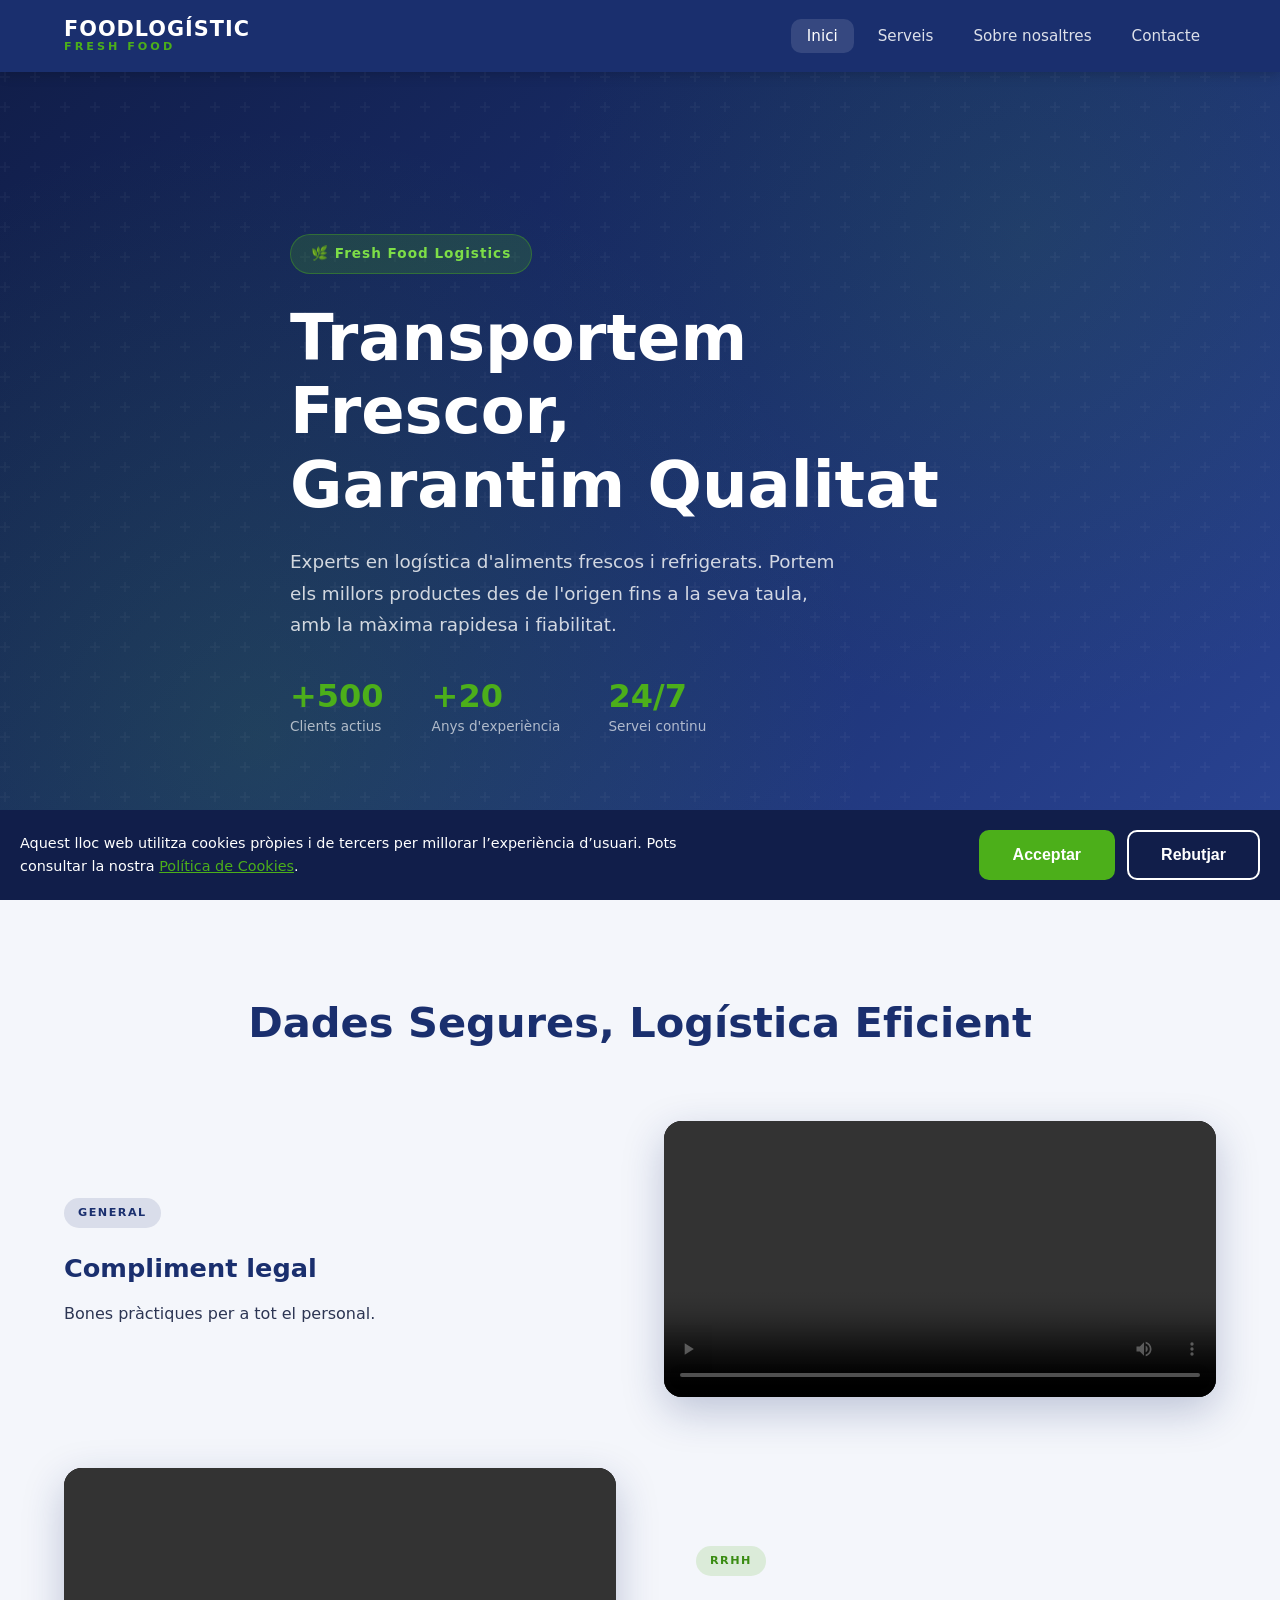
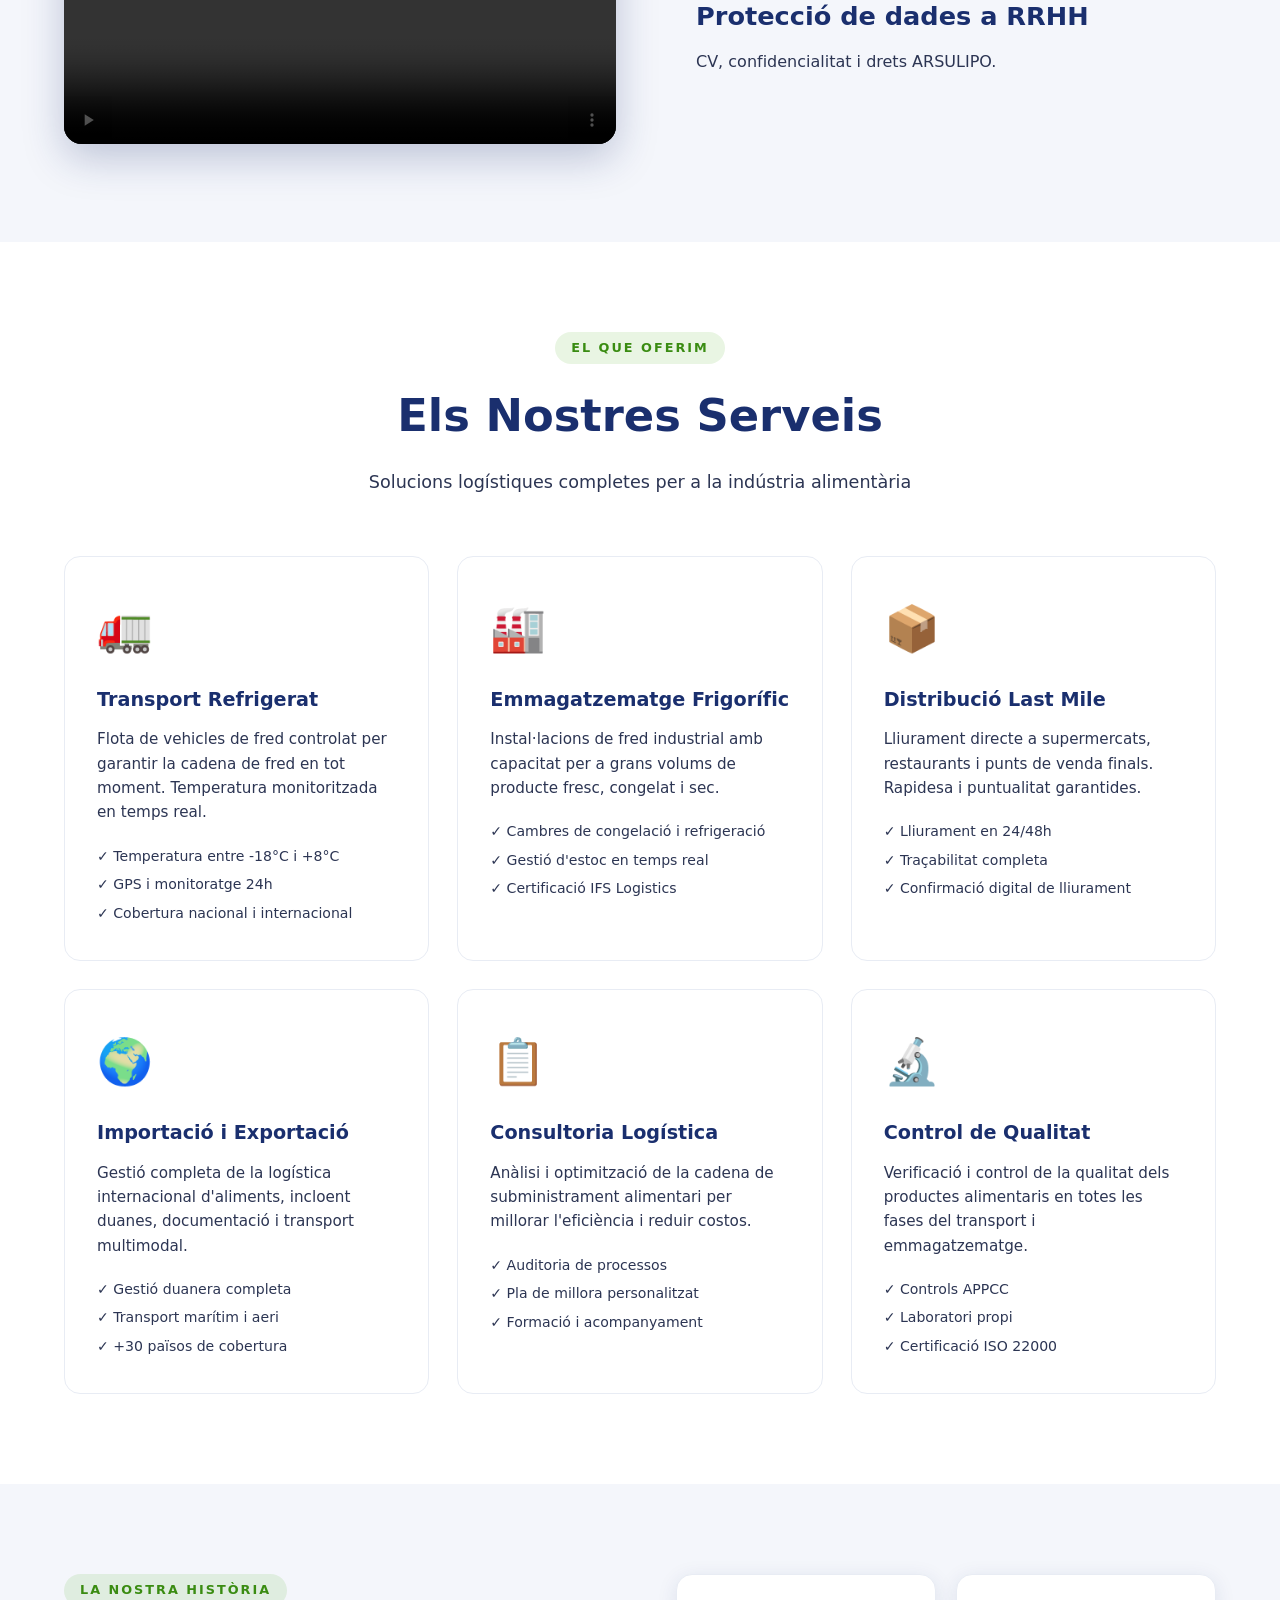
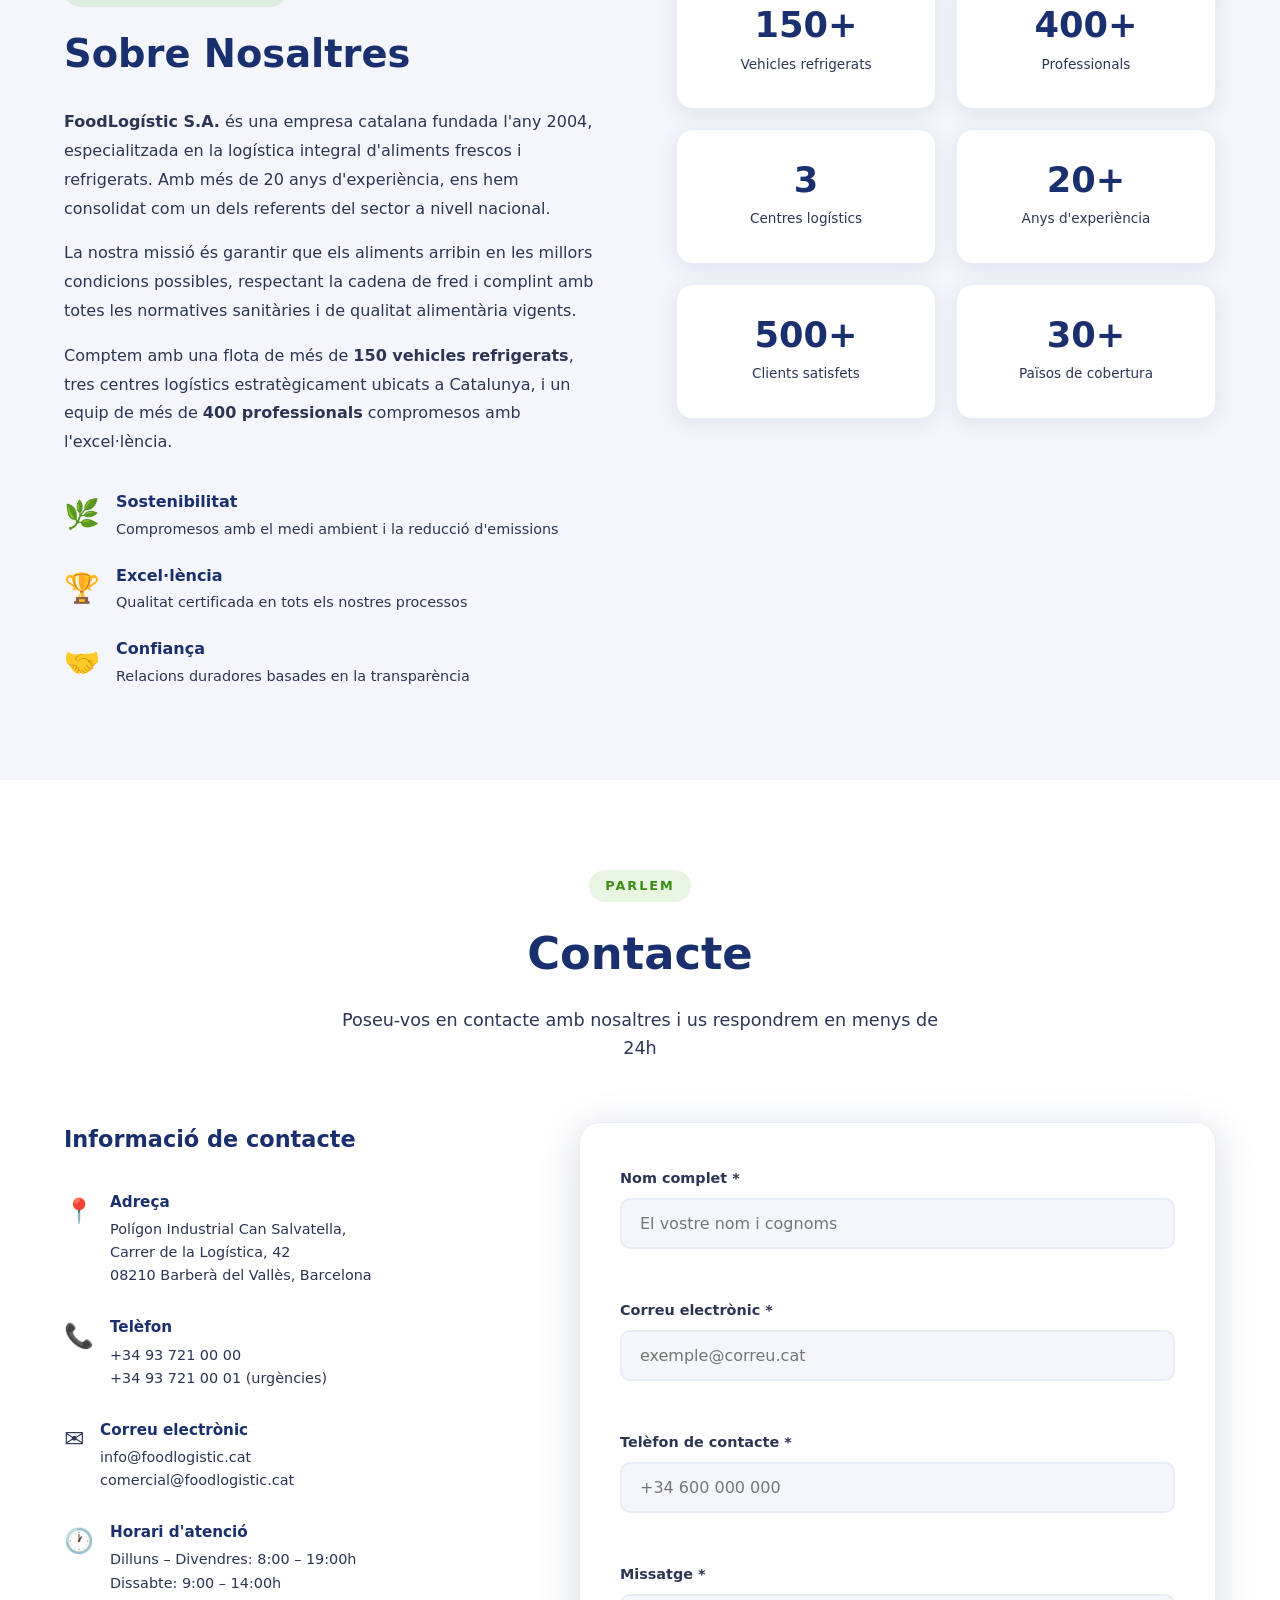
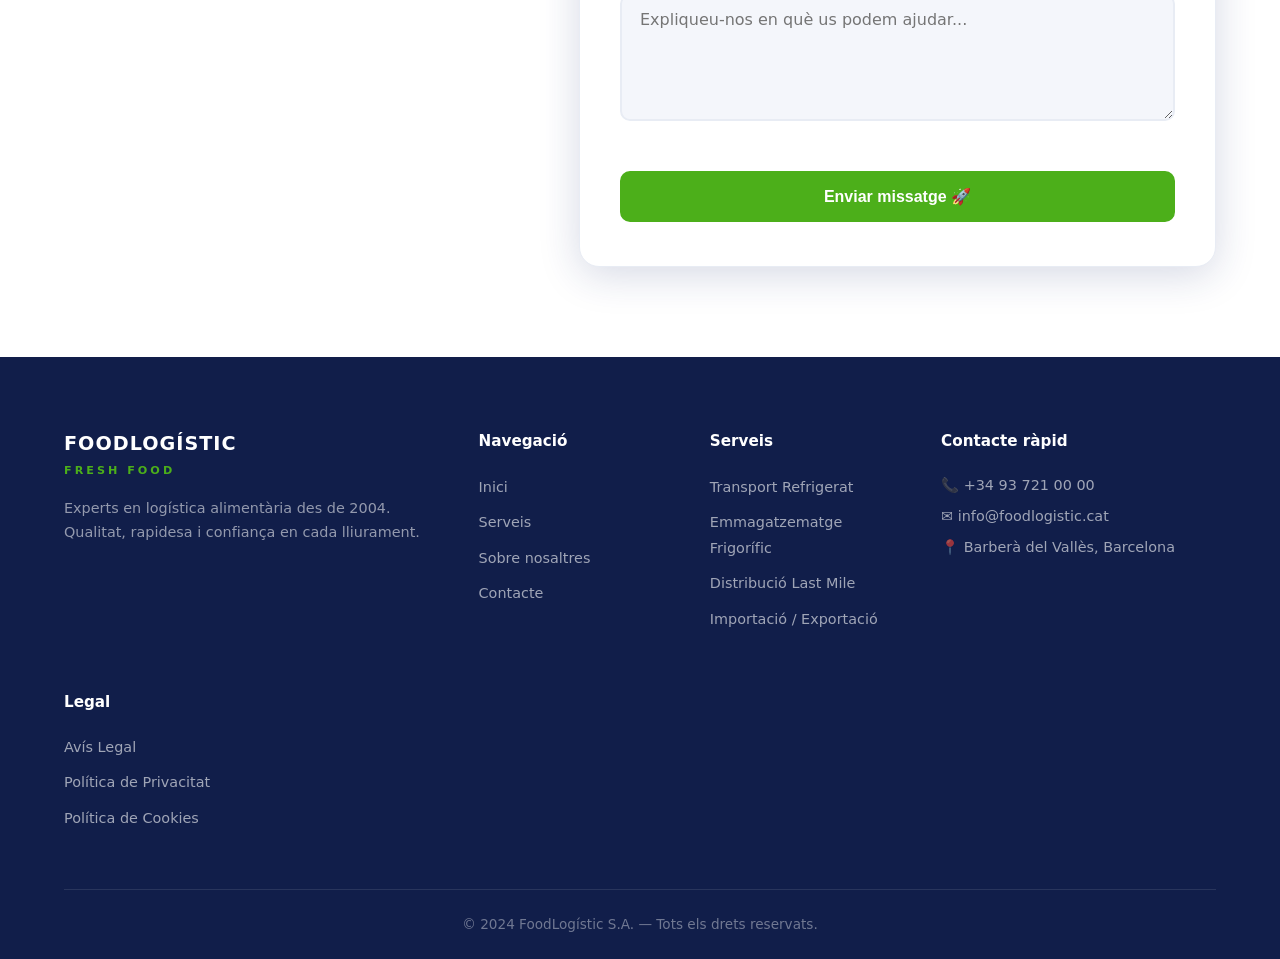
==== commit da900d73: "Add files via upload" ====
--- a/docs/index.html
+++ b/docs/index.html
@@ -4,115 +4,519 @@
   <meta charset="UTF-8" />
   <meta name="viewport" content="width=device-width, initial-scale=1.0" />
   <title>FoodLogístic — Fresh Food</title>
-
-  <!-- Content Security Policy -->
-  <meta http-equiv="Content-Security-Policy"
-    content="
-      default-src 'self';
-      script-src 'self' https://www.statcounter.com;
-      style-src 'self';
-      img-src 'self' data: https://c.statcounter.com;
-      media-src 'self';
-      connect-src 'self';
-      frame-ancestors 'none';
-      base-uri 'self';
-      form-action 'self';
-    ">
-
   <link rel="stylesheet" href="styles.css" />
   <script src="script.js" defer></script>
 </head>
 
 <body>
-
-<!-- COOKIE BANNER -->
 <div id="cookie-banner" class="cookie-banner">
   <p>
     Aquest lloc web utilitza cookies pròpies i de tercers per millorar l’experiència d’usuari.
-    Consulta la <a href="cookies.html">Política de Cookies</a>.
+    Pots consultar la nostra
+    <a href="cookies.html">Política de Cookies</a>.
   </p>
+
   <div class="cookie-buttons">
     <button id="acceptCookies" class="btn btn-primary">Acceptar</button>
     <button id="rejectCookies" class="btn btn-outline">Rebutjar</button>
   </div>
 </div>
-
-<!-- NAVBAR -->
-<header class="navbar" id="navbar">
-  <div class="nav-container">
-    <a href="#inici" class="nav-logo">
-      <span class="logo-main">FOODLOGÍSTIC</span>
-      <span class="logo-sub">FRESH FOOD</span>
-    </a>
-
-    <button class="nav-toggle" id="navToggle" aria-label="Obrir menú" aria-expanded="false">
-      <span></span><span></span><span></span>
-    </button>
-
-    <nav>
-      <ul class="nav-menu" id="navMenu">
-        <li><a href="#inici" class="nav-link">Inici</a></li>
-        <li><a href="#serveis" class="nav-link">Serveis</a></li>
-        <li><a href="#sobre" class="nav-link">Sobre nosaltres</a></li>
-        <li><a href="#contacte" class="nav-link">Contacte</a></li>
-      </ul>
-    </nav>
-  </div>
-</header>
-
-<!-- HERO -->
-<section class="hero" id="inici">
-  <div class="hero-overlay"></div>
-  <div class="hero-content">
-    <span class="hero-badge">🌿 Fresh Food Logistics</span>
-    <h1>Transportem Frescor,<br>Garantim Qualitat</h1>
-    <p>
-      Experts en logística d'aliments frescos i refrigerats.
-    </p>
-  </div>
+  
+<!-- Default Statcounter code for FoodLogístic S.A.
+https://santimr2025.github.io/web_corporativa/ -->
+<script type="text/javascript">
+var sc_project=13221979; 
+var sc_invisible=1; 
+var sc_security="6bb6adfd"; 
+</script>
+<script type="text/javascript"
+src="https://www.statcounter.com/counter/counter.js"
+async></script>
+<noscript><div class="statcounter"><a title="Web Analytics"
+href="https://statcounter.com/" target="_blank"><img
+class="statcounter"
+src="https://c.statcounter.com/13221979/0/6bb6adfd/1/"
+alt="Web Analytics"
+referrerPolicy="no-referrer-when-downgrade"></a></div></noscript>
+<!-- End of Statcounter Code -->
+  
+  <!-- ================================================
+       NAVBAR
+  ================================================ -->
+  <header class="navbar" id="navbar">
+    <div class="nav-container">
+
+      <!-- Logo text corporatiu -->
+      <a href="#inici" class="nav-logo">
+        <span class="logo-main">FOODLOGÍSTIC</span>
+        <span class="logo-sub">FRESH FOOD</span>
+      </a>
+
+      <!-- Botó hamburguesa per a mòbil -->
+      <button class="nav-toggle" id="navToggle" aria-label="Obrir menú">
+        <span></span>
+        <span></span>
+        <span></span>
+      </button>
+
+      <!-- Menú de navegació -->
+      <nav>
+        <ul class="nav-menu" id="navMenu">
+          <li><a href="#inici"         class="nav-link">Inici</a></li>
+          <li><a href="#serveis"       class="nav-link">Serveis</a></li>
+          <li><a href="#sobre"         class="nav-link">Sobre nosaltres</a></li>
+          <li><a href="#contacte"      class="nav-link">Contacte</a></li>
+        </ul>
+      </nav>
+
+    </div>
+  </header>
+
+  <!-- ================================================
+       SECCIÓ: INICI
+  ================================================ -->
+  <section class="hero" id="inici">
+    <div class="hero-overlay"></div>
+    <div class="hero-content">
+      
+      <span class="hero-badge">🌿 Fresh Food Logistics</span>
+      <h1>Transportem Frescor,<br/>Garantim Qualitat</h1>
+      <p>
+        Experts en logística d'aliments frescos i refrigerats.
+        Portem els millors productes des de l'origen fins a la seva taula,
+        amb la màxima rapidesa i fiabilitat.
+      </p>
+      
+
+      <div class="hero-stats">
+        <div class="stat">
+          <strong>+500</strong>
+          <span>Clients actius</span>
+        </div>
+        <div class="stat">
+          <strong>+20</strong>
+          <span>Anys d'experiència</span>
+        </div>
+        <div class="stat">
+          <strong>24/7</strong>
+          <span>Servei continu</span>
+        </div>
+      </div>
+    </div>
+  </section>
+
+<section id="formacio" class="experience">
+    <h2 class="reveal">Dades Segures, Logística Eficient</h2>
+
+    <div class="exp-grid">
+
+        <div class="exp-card reveal">
+            <div class="exp-text">
+                <span class="tag blue">GENERAL</span>
+                <h3>Compliment legal</h3>
+                <p>Bones pràctiques per a tot el personal.</p>
+            </div>
+            <div class="exp-video">
+                <video controls preload="metadata">
+                    <source src="videos/FoodLogisticV1.mp4" type="video/mp4">
+                </video>
+            </div>
+        </div>
+
+        <div class="exp-card reverse reveal delay-1">
+            <div class="exp-text">
+                <span class="tag green">RRHH</span>
+                <h3>Protecció de dades a RRHH</h3>
+                <p>CV, confidencialitat i drets ARSULIPO.</p>
+            </div>
+            <div class="exp-video">
+                <video controls preload="metadata">
+                    <source src="videos/FoodLogisticV2.mp4" type="video/mp4">
+                </video>
+            </div>
+        </div>
+
+    </div>
 </section>
 
-<!-- CONTACTE (formulari intacte) -->
-<section class="section" id="contacte">
-  <div class="container">
-    <form class="contact-form" id="contactForm" novalidate>
-
-      <div class="form-group">
-        <label for="nom">Nom *</label>
-        <input type="text" id="nom" autocomplete="name">
-        <span class="form-error" id="error-nom"></span>
-      </div>
-
-      <div class="form-group">
-        <label for="email">Email *</label>
-        <input type="email" id="email" autocomplete="email">
-        <span class="form-error" id="error-email"></span>
-      </div>
-
-      <div class="form-group">
-        <label for="telefon">Telèfon *</label>
-        <input type="tel" id="telefon" autocomplete="tel">
-        <span class="form-error" id="error-telefon"></span>
-      </div>
-
-      <div class="form-group">
-        <label for="missatge">Missatge *</label>
-        <textarea id="missatge" rows="5"></textarea>
-        <span class="form-error" id="error-missatge"></span>
-      </div>
-
-      <button type="submit" class="btn btn-primary" id="submitBtn">
-        <span class="btn-text">Enviar missatge 🚀</span>
-      </button>
-
-      <div class="form-success" id="formSuccess">
-        ✅ Missatge enviat correctament!
-      </div>
-
-    </form>
-  </div>
-</section>
+  <!-- ================================================
+       SECCIÓ: SERVEIS
+  ================================================ -->
+  <section class="section" id="serveis">
+    <div class="container">
+      <div class="section-header">
+        <span class="section-badge">El que oferim</span>
+        <h2>Els Nostres Serveis</h2>
+        <p>Solucions logístiques completes per a la indústria alimentària</p>
+      </div>
+
+      <div class="services-grid">
+
+        <!-- Servei 1 -->
+        <div class="service-card">
+          <div class="service-icon">🚛</div>
+          <h3>Transport Refrigerat</h3>
+          <p>
+            Flota de vehicles de fred controlat per garantir la cadena de
+            fred en tot moment. Temperatura monitoritzada en temps real.
+          </p>
+          <ul class="service-features">
+            <li>✓ Temperatura entre -18°C i +8°C</li>
+            <li>✓ GPS i monitoratge 24h</li>
+            <li>✓ Cobertura nacional i internacional</li>
+          </ul>
+        </div>
+
+        <!-- Servei 2 -->
+        <div class="service-card">
+          <div class="service-icon">🏭</div>
+          <h3>Emmagatzematge Frigorífic</h3>
+          <p>
+            Instal·lacions de fred industrial amb capacitat per a grans
+            volums de producte fresc, congelat i sec.
+          </p>
+          <ul class="service-features">
+            <li>✓ Cambres de congelació i refrigeració</li>
+            <li>✓ Gestió d'estoc en temps real</li>
+            <li>✓ Certificació IFS Logistics</li>
+          </ul>
+        </div>
+
+        <!-- Servei 3 -->
+        <div class="service-card">
+          <div class="service-icon">📦</div>
+          <h3>Distribució Last Mile</h3>
+          <p>
+            Lliurament directe a supermercats, restaurants i punts de
+            venda finals. Rapidesa i puntualitat garantides.
+          </p>
+          <ul class="service-features">
+            <li>✓ Lliurament en 24/48h</li>
+            <li>✓ Traçabilitat completa</li>
+            <li>✓ Confirmació digital de lliurament</li>
+          </ul>
+        </div>
+
+        <!-- Servei 4 -->
+        <div class="service-card">
+          <div class="service-icon">🌍</div>
+          <h3>Importació i Exportació</h3>
+          <p>
+            Gestió completa de la logística internacional d'aliments,
+            incloent duanes, documentació i transport multimodal.
+          </p>
+          <ul class="service-features">
+            <li>✓ Gestió duanera completa</li>
+            <li>✓ Transport marítim i aeri</li>
+            <li>✓ +30 països de cobertura</li>
+          </ul>
+        </div>
+
+        <!-- Servei 5 -->
+        <div class="service-card">
+          <div class="service-icon">📋</div>
+          <h3>Consultoria Logística</h3>
+          <p>
+            Anàlisi i optimització de la cadena de subministrament
+            alimentari per millorar l'eficiència i reduir costos.
+          </p>
+          <ul class="service-features">
+            <li>✓ Auditoria de processos</li>
+            <li>✓ Pla de millora personalitzat</li>
+            <li>✓ Formació i acompanyament</li>
+          </ul>
+        </div>
+
+        <!-- Servei 6 -->
+        <div class="service-card">
+          <div class="service-icon">🔬</div>
+          <h3>Control de Qualitat</h3>
+          <p>
+            Verificació i control de la qualitat dels productes alimentaris
+            en totes les fases del transport i emmagatzematge.
+          </p>
+          <ul class="service-features">
+            <li>✓ Controls APPCC</li>
+            <li>✓ Laboratori propi</li>
+            <li>✓ Certificació ISO 22000</li>
+          </ul>
+        </div>
+
+      </div>
+    </div>
+  </section>
+
+  <!-- ================================================
+       SECCIÓ: SOBRE NOSALTRES
+  ================================================ -->
+  <section class="section section-alt" id="sobre">
+    <div class="container">
+      <div class="about-grid">
+
+        <!-- Text -->
+        <div class="about-text">
+          <span class="section-badge">La nostra història</span>
+          <h2>Sobre Nosaltres</h2>
+          <p>
+            <strong>FoodLogístic S.A.</strong> és una empresa catalana fundada l'any 2004,
+            especialitzada en la logística integral d'aliments frescos i refrigerats.
+            Amb més de 20 anys d'experiència, ens hem consolidat com un dels referents
+            del sector a nivell nacional.
+          </p>
+          <p>
+            La nostra missió és garantir que els aliments arribin en les millors
+            condicions possibles, respectant la cadena de fred i complint amb totes
+            les normatives sanitàries i de qualitat alimentària vigents.
+          </p>
+          <p>
+            Comptem amb una flota de més de <strong>150 vehicles refrigerats</strong>,
+            tres centres logístics estratègicament ubicats a Catalunya, i un equip
+            de més de <strong>400 professionals</strong> compromesos amb l'excel·lència.
+          </p>
+          <div class="about-values">
+            <div class="value-item">
+              <span class="value-icon">🌿</span>
+              <div>
+                <strong>Sostenibilitat</strong>
+                <p>Compromesos amb el medi ambient i la reducció d'emissions</p>
+              </div>
+            </div>
+            <div class="value-item">
+              <span class="value-icon">🏆</span>
+              <div>
+                <strong>Excel·lència</strong>
+                <p>Qualitat certificada en tots els nostres processos</p>
+              </div>
+            </div>
+            <div class="value-item">
+              <span class="value-icon">🤝</span>
+              <div>
+                <strong>Confiança</strong>
+                <p>Relacions duradores basades en la transparència</p>
+              </div>
+            </div>
+          </div>
+        </div>
+
+        <!-- Estadístiques / Xifres clau -->
+        <div class="about-stats">
+          <div class="stats-grid">
+            <div class="stats-card">
+              <strong>150+</strong>
+              <span>Vehicles refrigerats</span>
+            </div>
+            <div class="stats-card">
+              <strong>400+</strong>
+              <span>Professionals</span>
+            </div>
+            <div class="stats-card">
+              <strong>3</strong>
+              <span>Centres logístics</span>
+            </div>
+            <div class="stats-card">
+              <strong>20+</strong>
+              <span>Anys d'experiència</span>
+            </div>
+            <div class="stats-card">
+              <strong>500+</strong>
+              <span>Clients satisfets</span>
+            </div>
+            <div class="stats-card">
+              <strong>30+</strong>
+              <span>Països de cobertura</span>
+            </div>
+          </div>
+        </div>
+
+      </div>
+    </div>
+  </section>
+
+  <!-- ================================================
+       SECCIÓ: CONTACTE
+  ================================================ -->
+  <section class="section" id="contacte">
+    <div class="container">
+      <div class="section-header">
+        <span class="section-badge">Parlem</span>
+        <h2>Contacte</h2>
+        <p>Poseu-vos en contacte amb nosaltres i us respondrem en menys de 24h</p>
+      </div>
+
+      <div class="contact-grid">
+
+        <!-- Informació de contacte -->
+        <div class="contact-info">
+          <h3>Informació de contacte</h3>
+
+          <div class="contact-item">
+            <span class="contact-icon">📍</span>
+            <div>
+              <strong>Adreça</strong>
+              <p>Polígon Industrial Can Salvatella,<br/>
+                 Carrer de la Logística, 42<br/>
+                 08210 Barberà del Vallès, Barcelona</p>
+            </div>
+          </div>
+
+          <div class="contact-item">
+            <span class="contact-icon">📞</span>
+            <div>
+              <strong>Telèfon</strong>
+              <p>+34 93 721 00 00</p>
+              <p>+34 93 721 00 01 (urgències)</p>
+            </div>
+          </div>
+
+          <div class="contact-item">
+            <span class="contact-icon">✉️</span>
+            <div>
+              <strong>Correu electrònic</strong>
+              <p>info@foodlogistic.cat</p>
+              <p>comercial@foodlogistic.cat</p>
+            </div>
+          </div>
+
+          <div class="contact-item">
+            <span class="contact-icon">🕐</span>
+            <div>
+              <strong>Horari d'atenció</strong>
+              <p>Dilluns – Divendres: 8:00 – 19:00h</p>
+              <p>Dissabte: 9:00 – 14:00h</p>
+            </div>
+          </div>
+        </div>
+
+        <!-- Formulari de contacte -->
+        <div class="contact-form-wrapper">
+          <form class="contact-form" id="contactForm" novalidate>
+
+            <!-- Nom -->
+            <div class="form-group">
+              <label for="nom">Nom complet *</label>
+              <input
+                type="text"
+                id="nom"
+                name="nom"
+                placeholder="El vostre nom i cognoms"
+                autocomplete="name"
+              />
+              <span class="form-error" id="error-nom"></span>
+            </div>
+
+            <!-- Correu electrònic -->
+            <div class="form-group">
+              <label for="email">Correu electrònic *</label>
+              <input
+                type="email"
+                id="email"
+                name="email"
+                placeholder="exemple@correu.cat"
+                autocomplete="email"
+              />
+              <span class="form-error" id="error-email"></span>
+            </div>
+
+            <!-- Telèfon -->
+            <div class="form-group">
+              <label for="telefon">Telèfon de contacte *</label>
+              <input
+                type="tel"
+                id="telefon"
+                name="telefon"
+                placeholder="+34 600 000 000"
+                autocomplete="tel"
+              />
+              <span class="form-error" id="error-telefon"></span>
+            </div>
+
+            <!-- Missatge -->
+            <div class="form-group">
+              <label for="missatge">Missatge *</label>
+              <textarea
+                id="missatge"
+                name="missatge"
+                rows="5"
+                placeholder="Expliqueu-nos en què us podem ajudar..."
+              ></textarea>
+              <span class="form-error" id="error-missatge"></span>
+            </div>
+
+            <!-- Botó enviar -->
+            <button type="submit" class="btn btn-primary btn-full" id="submitBtn">
+              <span class="btn-text">Enviar missatge 🚀</span>
+            </button>
+
+            <!-- Missatge d'èxit -->
+            <div class="form-success" id="formSuccess">
+              ✅ Missatge enviat correctament! Us contactarem aviat.
+            </div>
+
+          </form>
+        </div>
+
+      </div>
+    </div>
+  </section>
+
+  <!-- ================================================
+       FOOTER
+  ================================================ -->
+  <footer class="footer">
+    <div class="container">
+      <div class="footer-grid">
+
+        <div class="footer-brand">
+          <span class="logo-main">FOODLOGÍSTIC</span>
+          <span class="logo-sub">FRESH FOOD</span>
+          <p>Experts en logística alimentària des de 2004. Qualitat, rapidesa i confiança en cada lliurament.</p>
+        </div>
+
+        <div class="footer-links">
+          <h4>Navegació</h4>
+          <ul>
+            <li><a href="#inici">Inici</a></li>
+            <li><a href="#serveis">Serveis</a></li>
+            <li><a href="#sobre">Sobre nosaltres</a></li>
+            <li><a href="#contacte">Contacte</a></li>
+          </ul>
+        </div>
+
+        <div class="footer-links">
+          <h4>Serveis</h4>
+          <ul>
+            <li><a href="#serveis">Transport Refrigerat</a></li>
+            <li><a href="#serveis">Emmagatzematge Frigorífic</a></li>
+            <li><a href="#serveis">Distribució Last Mile</a></li>
+            <li><a href="#serveis">Importació / Exportació</a></li>
+          </ul>
+        </div>
+
+        <div class="footer-contact">
+          <h4>Contacte ràpid</h4>
+          <p>📞 +34 93 721 00 00</p>
+          <p>✉️ info@foodlogistic.cat</p>
+          <p>📍 Barberà del Vallès, Barcelona</p>
+        </div>
+
+        
+        <div class="footer-links">
+          <h4>Legal</h4>
+          <ul>
+            <li><a href="avis-legal.html">Avís Legal</a></li>
+            <li><a href="Privacy_Policy.html">Política de Privacitat</a></li>
+            <li><a href="cookies.html">Política de Cookies</a></li>
+          </ul>
+        </div>
+
+        
+      </div>
+
+      <div class="footer-bottom">
+        <p>© 2024 FoodLogístic S.A. — Tots els drets reservats.</p>
+      </div>
+    </div>
+  </footer>
 
 </body>
 </html>
-</html>
